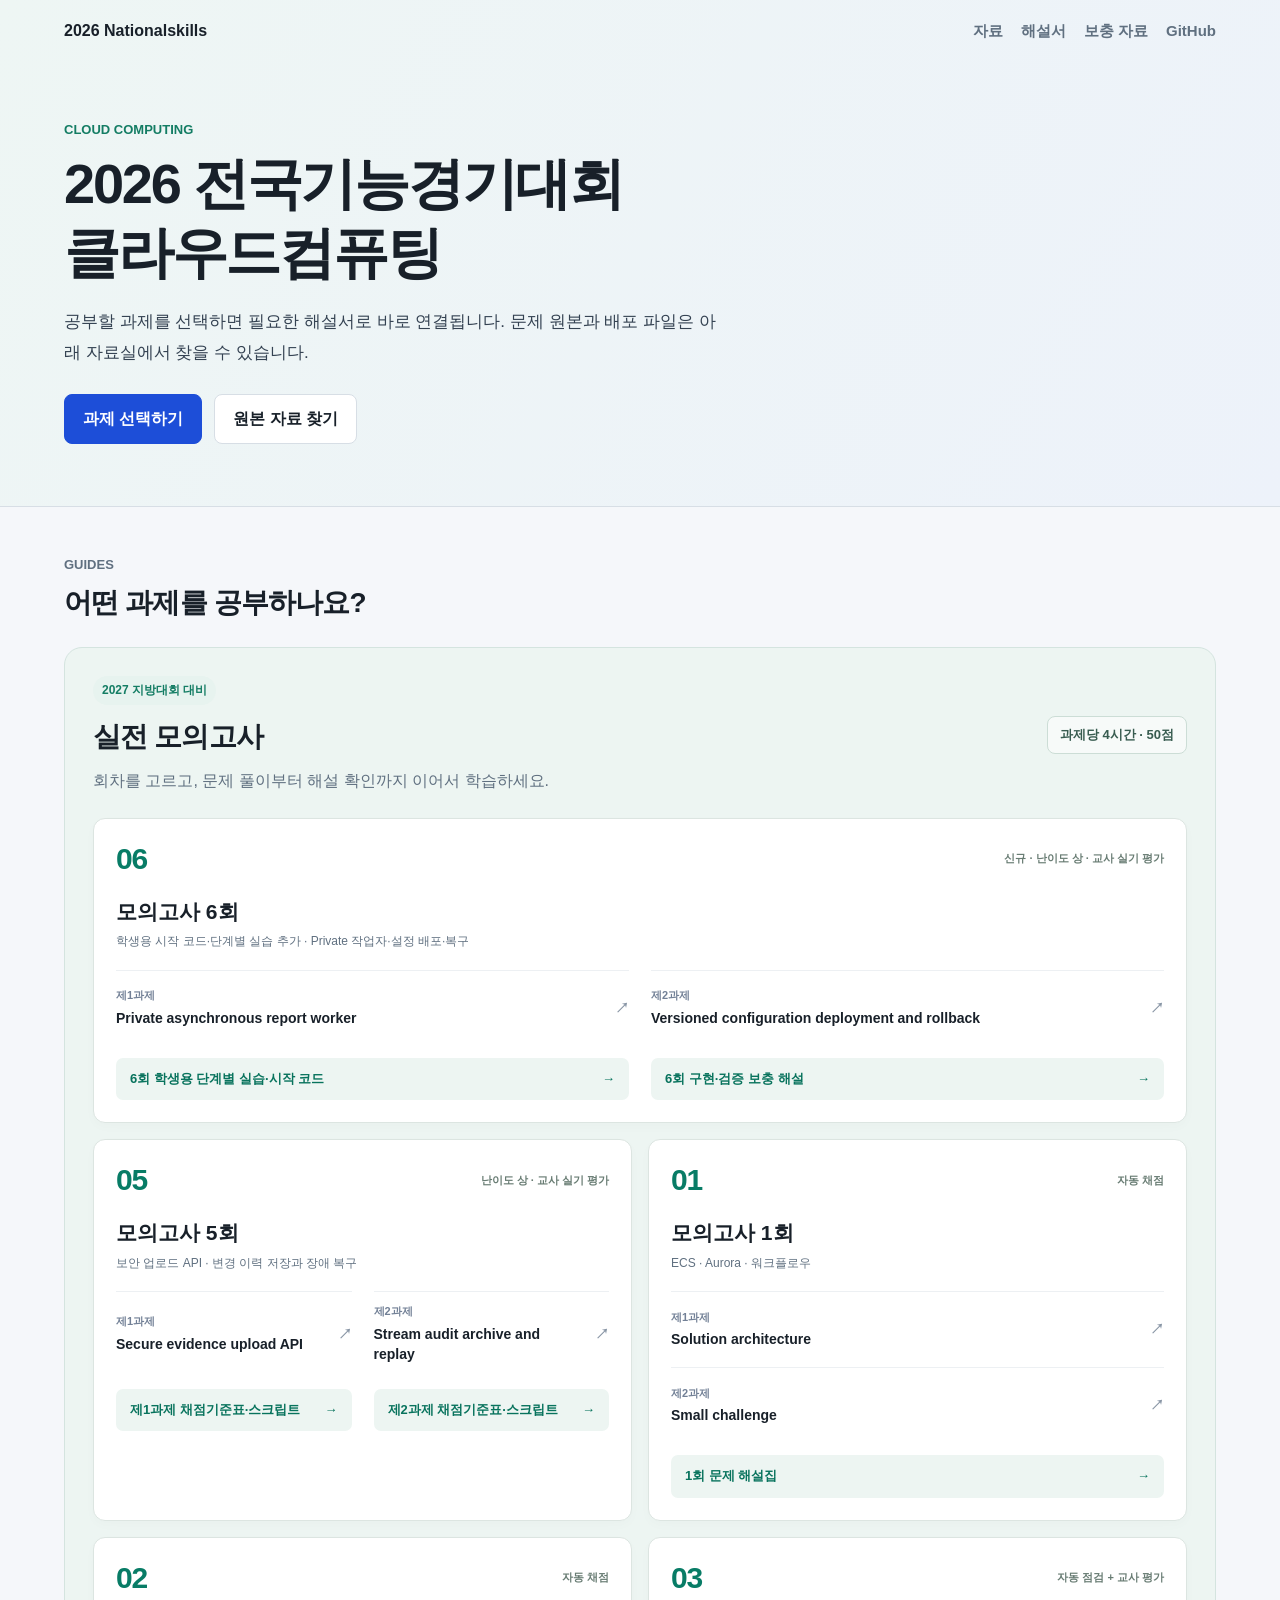
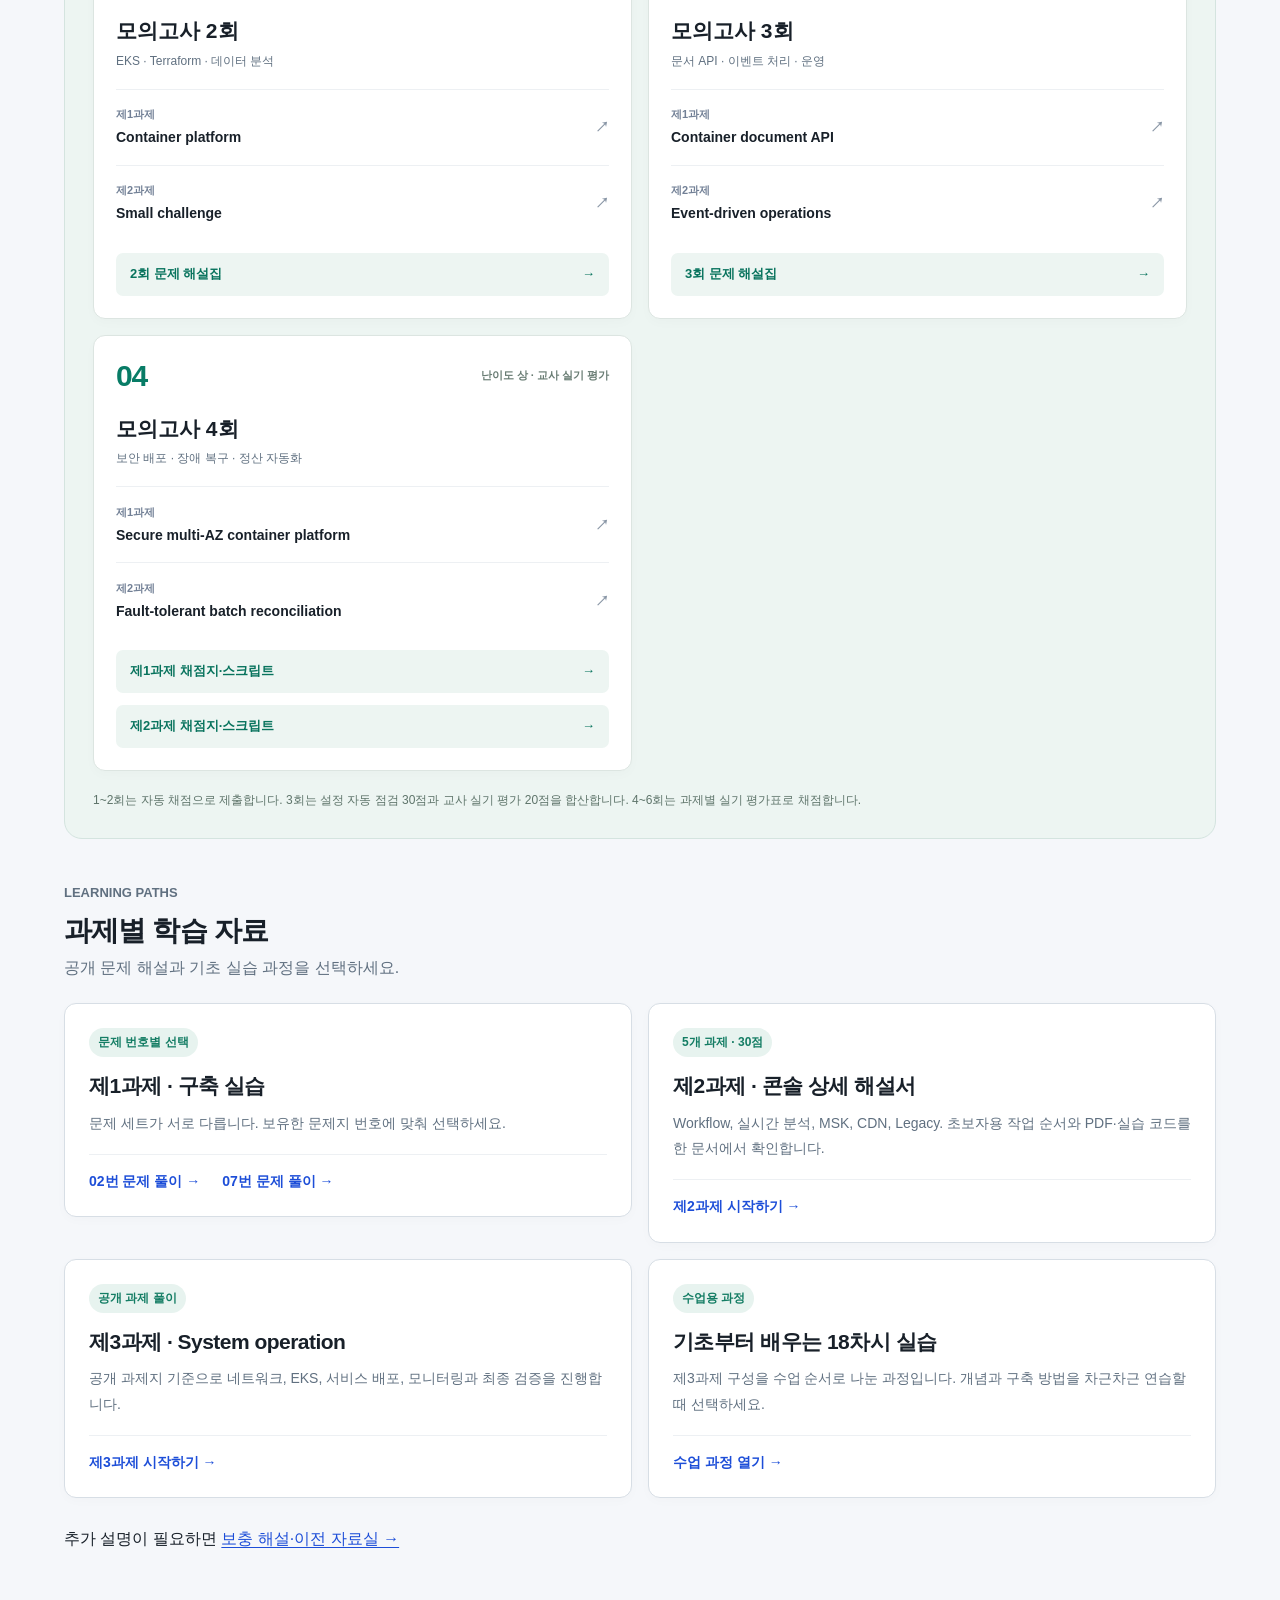
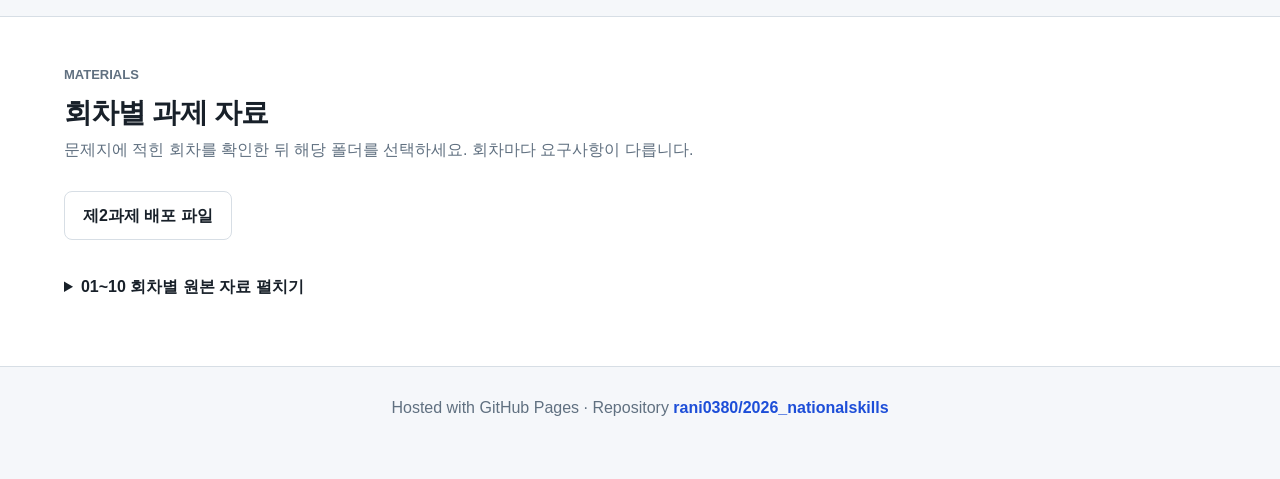
==== index.html @ ac0b1a7a "Add student scaffolds and checkpoint-based practice for mock exam round 6 Provide worker and version" ====
<!doctype html>
<html lang="ko">
  <head>
    <meta charset="utf-8">
    <meta name="viewport" content="width=device-width, initial-scale=1">
    <title>2026 전국기능경기대회 클라우드컴퓨팅</title>
    <meta
      name="description"
      content="2026 전국기능경기대회 클라우드컴퓨팅 과제 자료, 풀이해설서, 이론설명서 모음">
    <link rel="stylesheet" href="assets/site.css">
  <style>
/* Homepage layout */
.home-page { background:#f5f7fa; }
.home-page .site-header { background:linear-gradient(120deg,#eef6f4 0%,#edf2fa 100%); }
.home-page .nav,.home-page .hero,.home-page .section { max-width:1200px; }
.home-page .hero { padding:58px 24px 62px; }
.home-page .hero h1 { font-size:clamp(32px,4.4vw,56px); line-height:1.22; letter-spacing:-.04em; }
.home-page .hero-copy { max-width:660px; font-size:17px; line-height:1.8; }
.home-page .hero-actions { margin-top:26px; }
.home-page .section { padding-top:48px; padding-bottom:48px; }
.home-page .section-heading h2 { font-size:28px; letter-spacing:-.03em; }
.home-page .guide-grid { display:block; }
.mock-section { padding:28px; border:1px solid #d4e4df; border-radius:18px; background:#edf5f2; }
.mock-heading { display:flex; justify-content:space-between; gap:20px; align-items:center; margin-bottom:24px; }
.mock-heading h3 { margin:10px 0 8px; font-size:28px; letter-spacing:-.03em; }
.mock-heading p { margin:0; color:var(--muted); }
.exam-meta { flex-shrink:0; padding:8px 12px; border:1px solid #ccddd6; border-radius:8px; background:#ffffff90; font-size:13px; color:#385c50; font-weight:700; }
.round-grid { display:grid; grid-template-columns:repeat(2,minmax(0,1fr)); gap:16px; }
.round-card { min-width:0; padding:22px; border:1px solid #dce5e1; border-radius:12px; background:white; box-shadow:0 4px 12px #173c2b05; }
.round-top { display:flex; align-items:center; justify-content:space-between; gap:8px; }
.round-number { color:#087c66; font-size:30px; font-weight:800; line-height:1.2; letter-spacing:-.04em; }
.round-grading { color:#687c73; font-size:11px; font-weight:700; }
.round-card h4 { margin:18px 0 4px; font-size:21px; }
.round-description { margin:0 0 18px; color:var(--muted); font-size:12px; }
.exam-link { display:flex; align-items:center; justify-content:space-between; gap:12px; min-height:76px; padding:12px 0; border-top:1px solid #edf0f3; font-size:14px; font-weight:650; line-height:1.45; overflow-wrap:anywhere; }
.exam-link small { display:block; margin-bottom:4px; color:#728096; font-size:11px; font-weight:600; }
.exam-link>span:last-child { color:#8895a5; }
.exam-link:hover { color:var(--blue); }
.solution-link { display:flex; align-items:center; justify-content:space-between; gap:10px; margin-top:12px; padding:11px 14px; border-radius:7px; background:#edf5f2; color:#08735d; font-size:13px; font-weight:800; }
.solution-link:hover { background:#dceee6; }
.round-grid .latest-round { grid-column: 1 / -1; }
.latest-round-links { display:grid; grid-template-columns:repeat(2,minmax(0,1fr)); gap:0 22px; }
@media(max-width:720px) {
  .latest-round-links { grid-template-columns:1fr; }
}
.grading-note { margin:20px 0 0; color:#5e746a; font-size:12px; }
.home-page .course-heading { margin-top:44px; margin-bottom:22px; }
.home-page .course-grid { display:grid; grid-template-columns:repeat(2,minmax(0,1fr)); gap:16px; align-items:start; }
.home-page .guide-card { min-height:0; justify-content:flex-start; gap:18px; padding:24px; border-radius:12px; box-shadow:0 3px 12px #172c4805; }
.home-page .guide-card h3 { margin:12px 0 8px; font-size:21px; letter-spacing:-.025em; }
.home-page .guide-card p { margin:0; font-size:14px; line-height:1.8; }
.home-page .guide-actions { flex-direction:row; flex-wrap:wrap; gap:10px 22px; padding-top:15px; border-top:1px solid #edf0f3; }
.home-page .guide-actions a { font-size:14px; }
.home-page .band { max-width:none; padding-left:max(24px,calc((100vw - 1200px)/2 + 24px)); padding-right:max(24px,calc((100vw - 1200px)/2 + 24px)); }
.home-page .material-card { min-height:150px; border-radius:10px; }
@media(max-width:900px) {
  .round-grid { gap:12px; }
  .round-card { padding:16px; }
  .mock-section { padding:22px; }
}
@media(max-width:720px) {
  .round-grid { grid-template-columns:1fr; }
  .mock-heading { align-items:flex-start; flex-direction:column; gap:14px; }
  .round-card { padding:20px; }
  .home-page .course-grid { grid-template-columns:1fr; }
  .home-page .hero { padding-top:38px; padding-bottom:42px; }
  .home-page .section { padding-top:34px; padding-bottom:34px; }
  .mock-section { padding:18px; }
  .round-card h4 { margin-top:10px; }
  .exam-link { min-height:68px; }
  .home-page .nav-links { flex-wrap:wrap; gap:10px 18px; }
}
@media(prefers-reduced-motion:reduce) {
  .home-page { scroll-behavior:auto; }
  html:has(.home-page) { scroll-behavior:auto; }
  .home-page .material-card { transition:none; }
}
</style>
  </head>
  <body class="home-page">
    <header class="site-header">
      <nav class="nav" aria-label="주요 링크">
        <a class="brand" href="./">2026 Nationalskills</a>
        <div class="nav-links">
          <a href="#materials">자료</a>
          <a href="#guides">해설서</a>
          <a href="library.html">보충 자료</a>
          <a href="https://github.com/rani0380/2026_nationalskills">GitHub</a>
        </div>
      </nav>

      <section class="hero" aria-labelledby="hero-title">
        <p class="eyebrow">Cloud Computing</p>
        <h1 id="hero-title">
          <span>2026 전국기능경기대회</span>
          <span>클라우드컴퓨팅</span>
        </h1>
        <p class="hero-copy">
          공부할 과제를 선택하면 필요한 해설서로 바로 연결됩니다. 문제 원본과 배포 파일은 아래 자료실에서 찾을 수 있습니다.
        </p>
        <div class="hero-actions" aria-label="빠른 이동"><a class="button primary" href="#guides">과제 선택하기</a><a class="button" href="#materials">원본 자료 찾기</a></div>
      </section>
    </header>

    <main>
      <section class="section" id="guides" aria-labelledby="guides-title">
        <div class="section-heading">
          <p class="section-kicker">Guides</p>
          <h2 id="guides-title">어떤 과제를 공부하나요?</h2>
        </div>

        <div class="guide-grid">
<section class="mock-section" aria-labelledby="mock-title">
  <div class="mock-heading"><div><span class="badge">2027 지방대회 대비</span><h3 id="mock-title">실전 모의고사</h3><p>회차를 고르고, 문제 풀이부터 해설 확인까지 이어서 학습하세요.</p></div><span class="exam-meta">과제당 4시간 · 50점</span></div>
  <div class="round-grid">
    <article class="round-card latest-round">
      <div class="round-top"><span class="round-number">06</span><span class="round-grading">신규 · 난이도 상 · 교사 실기 평가</span></div>
      <h4>모의고사 6회</h4><p class="round-description">학생용 시작 코드·단계별 실습 추가 · Private 작업자·설정 배포·복구</p>
      <div class="latest-round-links">
        <a class="exam-link" href="guide.html?doc=mock6t1"><span><small>제1과제</small>Private asynchronous report worker</span><span aria-hidden="true">↗</span></a>
        <a class="exam-link" href="guide.html?doc=mock6t2"><span><small>제2과제</small>Versioned configuration deployment and rollback</span><span aria-hidden="true">↗</span></a>
        <a class="solution-link" href="guide.html?doc=mock6lab">6회 학생용 단계별 실습·시작 코드 <span aria-hidden="true">→</span></a>
        <a class="solution-link" href="guide.html?doc=mock6solutions">6회 구현·검증 보충 해설 <span aria-hidden="true">→</span></a>
      </div>
    </article>
    <article class="round-card">
      <div class="round-top"><span class="round-number">05</span><span class="round-grading">난이도 상 · 교사 실기 평가</span></div>
      <h4>모의고사 5회</h4><p class="round-description">보안 업로드 API · 변경 이력 저장과 장애 복구</p>
      <div class="latest-round-links">
        <a class="exam-link" href="guide.html?doc=mock5t1"><span><small>제1과제</small>Secure evidence upload API</span><span aria-hidden="true">↗</span></a>
        <a class="exam-link" href="guide.html?doc=mock5t2"><span><small>제2과제</small>Stream audit archive and replay</span><span aria-hidden="true">↗</span></a>
        <a class="solution-link" href="guide.html?doc=mock5mark1">제1과제 채점기준표·스크립트 <span aria-hidden="true">→</span></a>
        <a class="solution-link" href="guide.html?doc=mock5mark2">제2과제 채점기준표·스크립트 <span aria-hidden="true">→</span></a>
      </div>
    </article>
    <article class="round-card">
      <div class="round-top"><span class="round-number">01</span><span class="round-grading">자동 채점</span></div>
      <h4>모의고사 1회</h4><p class="round-description">ECS · Aurora · 워크플로우</p>
      <a class="exam-link" href="guide.html?doc=mock1t1"><span><small>제1과제</small>Solution architecture</span><span aria-hidden="true">↗</span></a>
      <a class="exam-link" href="guide.html?doc=mock1t2"><span><small>제2과제</small>Small challenge</span><span aria-hidden="true">↗</span></a>
      <a class="solution-link" href="guide.html?doc=mock1solutions">1회 문제 해설집 <span aria-hidden="true">→</span></a>
    </article>
    <article class="round-card">
      <div class="round-top"><span class="round-number">02</span><span class="round-grading">자동 채점</span></div>
      <h4>모의고사 2회</h4><p class="round-description">EKS · Terraform · 데이터 분석</p>
      <a class="exam-link" href="guide.html?doc=mock2t1"><span><small>제1과제</small>Container platform</span><span aria-hidden="true">↗</span></a>
      <a class="exam-link" href="guide.html?doc=mock2t2"><span><small>제2과제</small>Small challenge</span><span aria-hidden="true">↗</span></a>
      <a class="solution-link" href="guide.html?doc=mock2solutions">2회 문제 해설집 <span aria-hidden="true">→</span></a>
    </article>
    <article class="round-card">
      <div class="round-top"><span class="round-number">03</span><span class="round-grading">자동 점검 + 교사 평가</span></div>
      <h4>모의고사 3회</h4><p class="round-description">문서 API · 이벤트 처리 · 운영</p>
      <a class="exam-link" href="guide.html?doc=mock3t1"><span><small>제1과제</small>Container document API</span><span aria-hidden="true">↗</span></a>
      <a class="exam-link" href="guide.html?doc=mock3t2"><span><small>제2과제</small>Event-driven operations</span><span aria-hidden="true">↗</span></a>
      <a class="solution-link" href="guide.html?doc=mock3solutions">3회 문제 해설집 <span aria-hidden="true">→</span></a>
    </article>
    <article class="round-card">
      <div class="round-top"><span class="round-number">04</span><span class="round-grading">난이도 상 · 교사 실기 평가</span></div>
      <h4>모의고사 4회</h4><p class="round-description">보안 배포 · 장애 복구 · 정산 자동화</p>
      <a class="exam-link" href="guide.html?doc=mock4t1"><span><small>제1과제</small>Secure multi-AZ container platform</span><span aria-hidden="true">↗</span></a>
      <a class="exam-link" href="guide.html?doc=mock4t2"><span><small>제2과제</small>Fault-tolerant batch reconciliation</span><span aria-hidden="true">↗</span></a>
      <a class="solution-link" href="guide.html?doc=mock4mark1">제1과제 채점지·스크립트 <span aria-hidden="true">→</span></a>
      <a class="solution-link" href="guide.html?doc=mock4mark2">제2과제 채점지·스크립트 <span aria-hidden="true">→</span></a>
    </article></div>
  <p class="grading-note">1~2회는 자동 채점으로 제출합니다. 3회는 설정 자동 점검 30점과 교사 실기 평가 20점을 합산합니다. 4~6회는 과제별 실기 평가표로 채점합니다.</p>
</section></div><div class="section-heading course-heading"><p class="section-kicker">Learning paths</p><h2>과제별 학습 자료</h2><p>공개 문제 해설과 기초 실습 과정을 선택하세요.</p></div><div class="guide-grid course-grid">
<article class="guide-card"><div><span class="badge">문제 번호별 선택</span><h3>제1과제 · 구축 실습</h3><p>문제 세트가 서로 다릅니다. 보유한 문제지 번호에 맞춰 선택하세요.</p></div><div class="guide-actions"><a href="guide.html?doc=task02first">02번 문제 풀이 →</a><a href="guide.html?doc=task07first">07번 문제 풀이 →</a></div></article>
<article class="guide-card"><div><span class="badge">5개 과제 · 30점</span><h3>제2과제 · 콘솔 상세 해설서</h3><p>Workflow, 실시간 분석, MSK, CDN, Legacy. 초보자용 작업 순서와 PDF·실습 코드를 한 문서에서 확인합니다.</p></div><div class="guide-actions"><a href="day2-console-guide/">제2과제 시작하기 →</a></div></article>
<article class="guide-card"><div><span class="badge">공개 과제 풀이</span><h3>제3과제 · System operation</h3><p>공개 과제지 기준으로 네트워크, EKS, 서비스 배포, 모니터링과 최종 검증을 진행합니다.</p></div><div class="guide-actions"><a href="day3-system-operation/">제3과제 시작하기 →</a></div></article>
<article class="guide-card"><div><span class="badge">수업용 과정</span><h3>기초부터 배우는 18차시 실습</h3><p>제3과제 구성을 수업 순서로 나눈 과정입니다. 개념과 구축 방법을 차근차근 연습할 때 선택하세요.</p></div><div class="guide-actions"><a href="cloud-course/">수업 과정 열기 →</a></div></article>
        </div>
        <p class="library-link">추가 설명이 필요하면 <a href="library.html">보충 해설·이전 자료실 →</a></p>
      </section>

      <section class="section band" id="materials" aria-labelledby="materials-title">
        <div class="section-heading">
          <p class="section-kicker">Materials</p>
          <h2 id="materials-title">회차별 과제 자료</h2>
          <p>문제지에 적힌 회차를 확인한 뒤 해당 폴더를 선택하세요. 회차마다 요구사항이 다릅니다.</p>
        </div>

        <p><a class="button" href="https://github.com/rani0380/2026_nationalskills/tree/main/day2_release_files">제2과제 배포 파일</a></p>
        <details class="archive-disclosure"><summary>01~10 회차별 원본 자료 펼치기</summary><div class="material-grid">
          <a class="material-card featured" href="https://github.com/rani0380/2026_nationalskills/tree/main/03">
            <span class="number">03</span>
            <strong>자료 03</strong>
            <span>EKS, Lambda, CloudFront, WAF, Observability 중심 자료</span>
          </a>
          <a class="material-card" href="https://github.com/rani0380/2026_nationalskills/tree/main/01">
            <span class="number">01</span>
            <strong>자료 01</strong>
            <span>문제지, 배포파일, 채점기준</span>
          </a>
          <a class="material-card" href="https://github.com/rani0380/2026_nationalskills/tree/main/02">
            <span class="number">02</span>
            <strong>자료 02</strong>
            <span>1과제와 2과제 구성 자료</span>
          </a>
          <a class="material-card" href="https://github.com/rani0380/2026_nationalskills/tree/main/04">
            <span class="number">04</span>
            <strong>자료 04</strong>
            <span>분할 출제 기준 포함 압축 자료</span>
          </a>
          <a class="material-card" href="https://github.com/rani0380/2026_nationalskills/tree/main/05">
            <span class="number">05</span>
            <strong>자료 05</strong>
            <span>클라우드컴퓨팅 압축 자료</span>
          </a>
          <a class="material-card" href="https://github.com/rani0380/2026_nationalskills/tree/main/06">
            <span class="number">06</span>
            <strong>자료 06</strong>
            <span>광주 전국대회 버전별 자료</span>
          </a>
          <a class="material-card" href="https://github.com/rani0380/2026_nationalskills/tree/main/07">
            <span class="number">07</span>
            <strong>자료 07</strong>
            <span>추가 실습 및 검증 자료</span>
          </a>
          <a class="material-card" href="https://github.com/rani0380/2026_nationalskills/tree/main/08">
            <span class="number">08</span>
            <strong>자료 08</strong>
            <span>보조 과제 자료</span>
          </a>
          <a class="material-card" href="https://github.com/rani0380/2026_nationalskills/tree/main/09">
            <span class="number">09</span>
            <strong>자료 09</strong>
            <span>대량 예제와 스크립트 자료</span>
          </a>
          <a class="material-card" href="https://github.com/rani0380/2026_nationalskills/tree/main/10">
            <span class="number">10</span>
            <strong>자료 10</strong>
            <span>추가 회차 자료</span>
          </a>
        </div>
        </details>
      </section>

    </main>

    <footer class="footer">
      <p>Hosted with GitHub Pages · Repository <a href="https://github.com/rani0380/2026_nationalskills">rani0380/2026_nationalskills</a></p>
    </footer>
  </body>
</html>
---- assets/site.css ----
:root {
  color-scheme: light;
  --ink: #182029;
  --muted: #607080;
  --line: #d7dee5;
  --paper: #f7f9fb;
  --white: #ffffff;
  --blue: #1d4ed8;
  --blue-dark: #173d9a;
  --green: #147d64;
  --amber: #b45309;
  --shadow: 0 18px 42px rgba(25, 35, 50, 0.12);
}

* {
  box-sizing: border-box;
}

html {
  scroll-behavior: smooth;
}

body {
  margin: 0;
  color: var(--ink);
  background: var(--paper);
  font-family: "Segoe UI", "Noto Sans KR", Arial, sans-serif;
  line-height: 1.6;
}

a {
  color: inherit;
  text-decoration: none;
}

.site-header {
  background: #eff4f8;
  border-bottom: 1px solid var(--line);
}

.nav {
  display: flex;
  align-items: center;
  justify-content: space-between;
  max-width: 1120px;
  margin: 0 auto;
  padding: 18px 24px;
}

.brand {
  font-weight: 800;
  letter-spacing: 0;
}

.nav-links {
  display: flex;
  gap: 18px;
  color: var(--muted);
  font-size: 15px;
  font-weight: 700;
}

.nav-links a:hover {
  color: var(--blue);
}

.hero {
  max-width: 1120px;
  margin: 0 auto;
  padding: 82px 24px 96px;
}

.eyebrow,
.section-kicker {
  margin: 0 0 10px;
  color: var(--green);
  font-size: 13px;
  font-weight: 800;
  letter-spacing: 0;
  text-transform: uppercase;
}

h1,
h2,
h3,
p {
  margin-top: 0;
}

h1 {
  max-width: 820px;
  margin-bottom: 20px;
  font-size: clamp(36px, 6vw, 68px);
  line-height: 1.08;
  letter-spacing: 0;
}

.hero h1 span {
  display: block;
}

.hero-copy {
  max-width: 760px;
  color: #344252;
  font-size: 19px;
}

.hero-actions {
  display: flex;
  flex-wrap: wrap;
  gap: 12px;
  margin-top: 34px;
}

.button {
  display: inline-flex;
  align-items: center;
  justify-content: center;
  min-height: 44px;
  padding: 11px 18px;
  border: 1px solid var(--line);
  border-radius: 8px;
  background: var(--white);
  color: var(--ink);
  font-weight: 800;
}

.button.primary {
  border-color: var(--blue);
  background: var(--blue);
  color: var(--white);
}

.button:hover {
  border-color: var(--blue-dark);
  box-shadow: 0 8px 20px rgba(29, 78, 216, 0.15);
}

.section {
  max-width: 1120px;
  margin: 0 auto;
  padding: 72px 24px;
}

.band {
  max-width: none;
  padding-left: max(24px, calc((100vw - 1120px) / 2 + 24px));
  padding-right: max(24px, calc((100vw - 1120px) / 2 + 24px));
  background: var(--white);
  border-block: 1px solid var(--line);
}

.section-heading {
  max-width: 760px;
  margin-bottom: 28px;
}

.section-heading h2 {
  margin-bottom: 8px;
  font-size: 32px;
  line-height: 1.2;
}

.section-heading p {
  color: var(--muted);
}

.guide-grid {
  display: grid;
  grid-template-columns: repeat(2, minmax(0, 1fr));
  gap: 18px;
}

.guide-card,
.material-card,
.checklist p {
  border: 1px solid var(--line);
  border-radius: 8px;
  background: var(--white);
}

.guide-card {
  display: flex;
  min-height: 260px;
  flex-direction: column;
  justify-content: space-between;
  padding: 26px;
  box-shadow: var(--shadow);
}

.guide-card h3 {
  margin: 14px 0 12px;
  font-size: 24px;
}

.guide-card p {
  color: var(--muted);
}

.guide-card a {
  width: fit-content;
  color: var(--blue);
  font-weight: 800;
}

.guide-card.accent-card {
  border-color: #8bb9aa;
  background: #f4fbf8;
}

.badge {
  display: inline-flex;
  padding: 5px 9px;
  border-radius: 999px;
  background: #e7f3ef;
  color: var(--green);
  font-size: 12px;
  font-weight: 800;
}

.material-grid {
  display: grid;
  grid-template-columns: repeat(5, minmax(0, 1fr));
  gap: 14px;
}

.material-card {
  display: flex;
  min-height: 172px;
  flex-direction: column;
  gap: 9px;
  padding: 18px;
  transition: transform 160ms ease, border-color 160ms ease, box-shadow 160ms ease;
}

.material-card:hover {
  transform: translateY(-3px);
  border-color: #9cb7d4;
  box-shadow: 0 12px 28px rgba(25, 35, 50, 0.1);
}

.material-card.featured {
  background: #edf7f4;
  border-color: #99c8ba;
}

.number {
  color: var(--amber);
  font-size: 13px;
  font-weight: 900;
}

.material-card strong {
  font-size: 18px;
  line-height: 1.28;
}

.material-card span:last-child {
  color: var(--muted);
  font-size: 14px;
}

.checklist {
  display: grid;
  grid-template-columns: repeat(2, minmax(0, 1fr));
  gap: 12px;
}

.checklist p {
  margin: 0;
  padding: 18px;
  color: #3d4a58;
}

.checklist strong {
  display: block;
  margin-bottom: 4px;
  color: var(--ink);
}

.footer {
  padding: 28px 24px 42px;
  color: var(--muted);
  text-align: center;
}

.footer a {
  color: var(--blue);
  font-weight: 800;
}

.doc-header {
  background: #eff4f8;
  border-bottom: 1px solid var(--line);
}

.doc-title-wrap {
  max-width: 1120px;
  margin: 0 auto;
  padding: 46px 24px 54px;
}

.doc-title-wrap h1 {
  max-width: 900px;
  margin-bottom: 12px;
  font-size: clamp(34px, 5vw, 56px);
}

.doc-title-wrap p:last-child {
  max-width: 760px;
  color: var(--muted);
  font-size: 18px;
}

.doc-layout {
  display: grid;
  grid-template-columns: 220px minmax(0, 1fr);
  gap: 32px;
  max-width: 1120px;
  margin: 0 auto;
  padding: 42px 24px 80px;
}

.doc-sidebar {
  position: sticky;
  top: 18px;
  align-self: start;
  max-height: calc(100vh - 36px);
  overflow-y: auto;
  scrollbar-gutter: stable;
  display: flex;
  flex-direction: column;
  gap: 8px;
}

.doc-sidebar a {
  flex: none;
  padding: 10px 12px;
  border: 1px solid var(--line);
  border-radius: 8px;
  background: var(--white);
  color: var(--muted);
  font-weight: 800;
}

.doc-sidebar:focus-visible,
.doc-sidebar a:focus-visible {
  outline: 3px solid var(--blue);
  outline-offset: -3px;
}

.doc-sidebar a:hover,
.doc-sidebar a[aria-current="page"] {
  border-color: #9cb7d4;
  color: var(--blue);
}

.markdown-body {
  min-width: 0;
  padding: 34px;
  border: 1px solid var(--line);
  border-radius: 8px;
  background: var(--white);
  box-shadow: var(--shadow);
}

.markdown-body h1 {
  margin-bottom: 24px;
  font-size: 36px;
}

.markdown-body h2 {
  margin-top: 44px;
  padding-top: 22px;
  border-top: 1px solid var(--line);
  font-size: 26px;
}

.markdown-body h3 {
  margin-top: 28px;
  font-size: 21px;
}

.markdown-body p,
.markdown-body li {
  color: #374556;
}

.markdown-body code {
  padding: 2px 5px;
  border-radius: 5px;
  background: #eef2f6;
  color: #233144;
  font-family: Consolas, "SFMono-Regular", monospace;
  font-size: 0.92em;
}

.markdown-body pre {
  overflow-x: auto;
  padding: 16px;
  border-radius: 8px;
  background: #1f2937;
}

.markdown-body pre code {
  padding: 0;
  background: transparent;
  color: #f8fafc;
}

.markdown-body figure {
  margin: 24px 0 30px;
}

.markdown-body figure img {
  display: block;
  width: 100%;
  height: auto;
  border: 1px solid var(--line);
  border-radius: 8px;
  background: #f8fafc;
  box-shadow: 0 10px 24px rgba(25, 35, 50, 0.08);
}

.markdown-body figcaption {
  margin-top: 8px;
  color: var(--muted);
  font-size: 14px;
  text-align: center;
}

.table-wrap {
  overflow-x: auto;
  margin: 18px 0 28px;
}

.markdown-body table {
  width: 100%;
  border-collapse: collapse;
  font-size: 15px;
}

.markdown-body th,
.markdown-body td {
  padding: 10px 12px;
  border: 1px solid var(--line);
  text-align: left;
  vertical-align: top;
}

.markdown-body th {
  background: #f0f4f7;
  color: var(--ink);
}

.error {
  color: #b91c1c;
  font-weight: 800;
}

.score-submit {
  margin-top: 52px;
  padding: 28px;
  border: 2px solid #9cb7d4;
  border-radius: 12px;
  background: #f8fbff;
}

.score-submit__heading h2 {
  margin-top: 4px;
  padding-top: 0;
  border-top: 0;
}

.score-submit__notice,
.score-submit__setup {
  margin: 18px 0;
  padding: 14px 16px;
  border-radius: 8px;
}

.score-submit__notice {
  border: 1px solid #e6bd55;
  background: #fff8df;
}

.score-submit__notice p,
.score-submit__setup {
  margin: 4px 0 0;
}

.score-submit__setup {
  border: 1px solid #ef9a9a;
  background: #fff1f1;
  color: #8f1d1d;
}

.score-submit__form,
.score-submit__wide {
  display: block;
}

.score-submit__grid {
  display: grid;
  grid-template-columns: repeat(2, minmax(0, 1fr));
  gap: 14px;
}

.score-submit label {
  color: var(--ink);
  font-weight: 800;
}

.score-submit input[type="text"],
.score-submit input:not([type]),
.score-submit textarea {
  box-sizing: border-box;
  width: 100%;
  margin-top: 7px;
  padding: 11px 12px;
  border: 1px solid #b9c8d8;
  border-radius: 7px;
  background: var(--white);
  color: var(--ink);
  font: inherit;
}

.score-submit textarea {
  resize: vertical;
  font-family: Consolas, "SFMono-Regular", monospace;
  font-size: 13px;
}

.score-submit__wide {
  grid-column: 1 / -1;
  margin-top: 14px;
}

.score-submit__confirm {
  display: flex !important;
  align-items: flex-start;
  gap: 9px;
  margin-top: 14px;
  font-weight: 700 !important;
}

.score-submit__confirm input {
  margin-top: 4px;
}

.score-submit__actions {
  display: flex;
  flex-wrap: wrap;
  gap: 10px;
  margin-top: 18px;
}

.score-submit__button,
.score-submit__secondary {
  padding: 11px 18px;
  border-radius: 7px;
  font: inherit;
  font-weight: 800;
  cursor: pointer;
}

.score-submit__button {
  border: 1px solid var(--blue);
  background: var(--blue);
  color: var(--white);
}

.score-submit__button:disabled {
  cursor: not-allowed;
  opacity: 0.5;
}

.score-submit__secondary {
  border: 1px solid #9cb7d4;
  background: var(--white);
  color: var(--blue);
}

.score-submit__status {
  min-height: 24px;
  margin: 14px 0 0;
  font-weight: 800;
}

.score-submit__status.is-success { color: #137333; }
.score-submit__status.is-error { color: #b91c1c; }
.score-submit__trap,
.score-submit__frame { display: none; }

@media (max-width: 860px) {
  .guide-grid,
  .checklist,
  .doc-layout {
    grid-template-columns: 1fr;
  }

  .doc-sidebar {
    position: static;
    max-height: none;
    overflow: visible;
    scrollbar-gutter: auto;
    display: grid;
    grid-template-columns: repeat(3, minmax(0, 1fr));
  }

  .material-grid {
    grid-template-columns: repeat(2, minmax(0, 1fr));
  }
}

@media (max-width: 620px) {
  .nav {
    align-items: flex-start;
    flex-direction: column;
    gap: 12px;
  }

  .nav-links {
    width: 100%;
    justify-content: space-between;
  }

  .hero {
    padding-top: 56px;
    padding-bottom: 68px;
  }

  .section,
  .band {
    padding-top: 52px;
    padding-bottom: 52px;
  }

  .material-grid {
    grid-template-columns: 1fr;
  }

  .button {
    width: 100%;
  }

  .doc-sidebar {
    grid-template-columns: 1fr;
  }

  .markdown-body {
    padding: 22px;
  }

  .score-submit__grid {
    grid-template-columns: 1fr;
  }
}
.score-submit__secondary {
  display: inline-flex;
  align-items: center;
  text-decoration: none;
}

.score-submit__download {
  margin: 18px 0;
  padding: 16px;
  border: 1px solid #c7d8ea;
  border-radius: 8px;
  background: #f5f9ff;
}

.score-submit__download p {
  margin: 10px 0;
}

/* Distinguish explanatory prose from executable code. */
.markdown-body { font-size:16px; line-height:1.78; }
.markdown-body > p { max-width:78ch; margin:12px 0 18px; }
.markdown-body h2 { color:#102a43; }
.markdown-body h3 { padding-left:12px; border-left:4px solid #2f80ed; color:#173b63; }
.code-panel { overflow:hidden; margin:18px 0 28px; border:1px solid #334155; border-radius:10px; background:#0b1220; box-shadow:0 10px 24px rgba(15,23,42,.16); }
.code-panel__bar { display:flex; align-items:center; justify-content:space-between; min-height:38px; padding:0 10px 0 14px; border-bottom:1px solid #293548; background:#172033; color:#93c5fd; font:700 11px/1 Consolas,monospace; letter-spacing:.08em; }
.markdown-body .code-panel pre { margin:0; padding:18px 20px; border-radius:0; background:#0b1220; line-height:1.65; tab-size:2; }
.markdown-body .code-panel pre code { color:#dbeafe; white-space:pre; font-size:14px; }
.code-copy { padding:7px 11px; border:1px solid #52627a; border-radius:6px; background:#243047; color:#f8fafc; font:700 12px/1 system-ui,sans-serif; cursor:pointer; }
.code-copy:hover,.code-copy:focus-visible { border-color:#93c5fd; background:#31415e; }
.markdown-body :not(pre)>code { padding:.16em .42em; border:1px solid #d7e0ea; background:#f1f5f9; color:#b42318; font-weight:650; }
.markdown-body blockquote { margin:20px 0; padding:14px 18px; border-left:4px solid #f59e0b; border-radius:0 8px 8px 0; background:#fff8e8; color:#653c08; }
.markdown-body tbody tr:nth-child(even) { background:#f8fafc; }
@media (max-width:620px) {
  .markdown-body { padding:22px 16px; font-size:15px; }
  .markdown-body .code-panel pre { padding:15px; }
  .markdown-body .code-panel pre code { font-size:12.5px; }
}
/* Consolidated learning navigation */
.guide-actions { display:flex; flex-direction:column; gap:10px; }
.library-link { margin-top:28px; }
.library-link a, .library-list a, .version-notice a { color:var(--blue); text-decoration:underline; text-underline-offset:3px; }
.library-list { padding-left:22px; }
.library-list li { padding:12px 0; border-bottom:1px solid var(--line); }
.archive-disclosure summary { cursor:pointer; font-weight:700; padding:18px 0; }
.archive-disclosure .material-grid { margin-top:14px; }
.version-notice { background:#fff7e8; border-left:4px solid var(--amber); padding:16px; }
a:focus-visible, summary:focus-visible { outline:3px solid var(--blue); outline-offset:4px; }
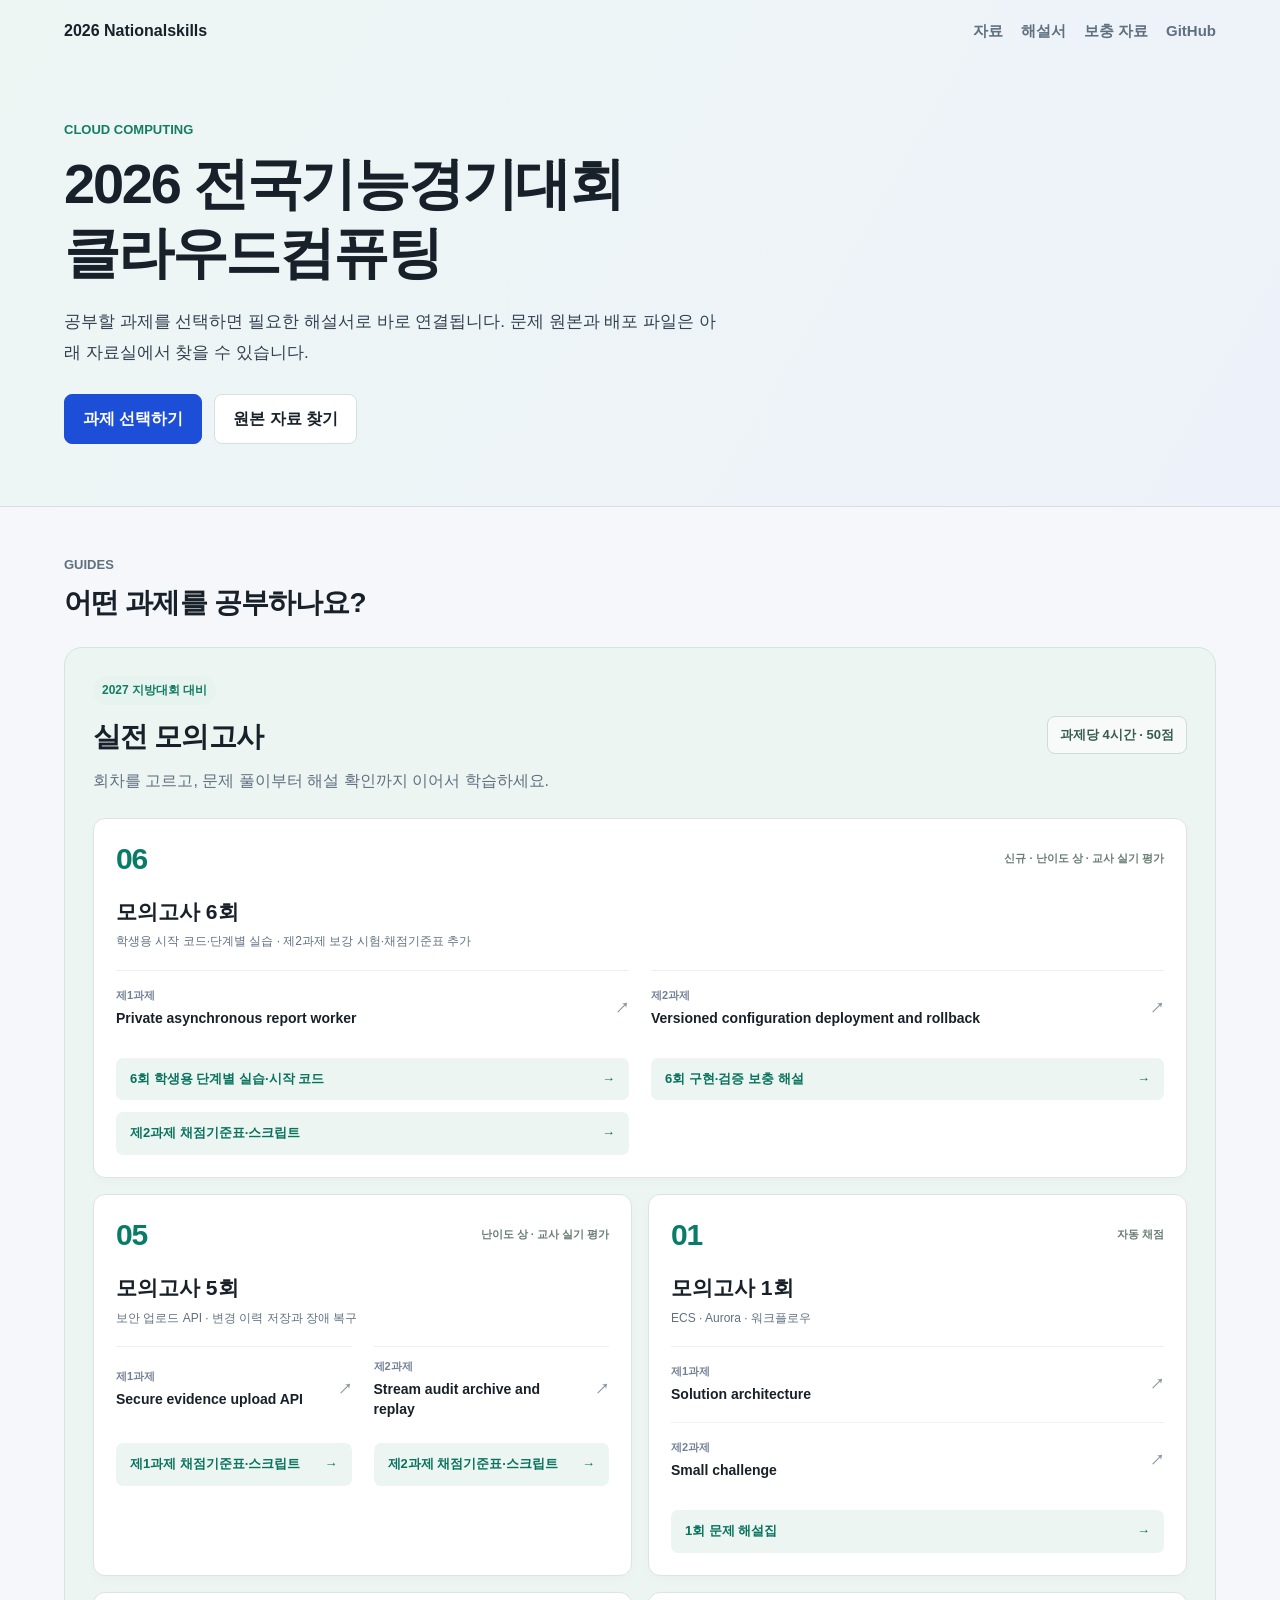
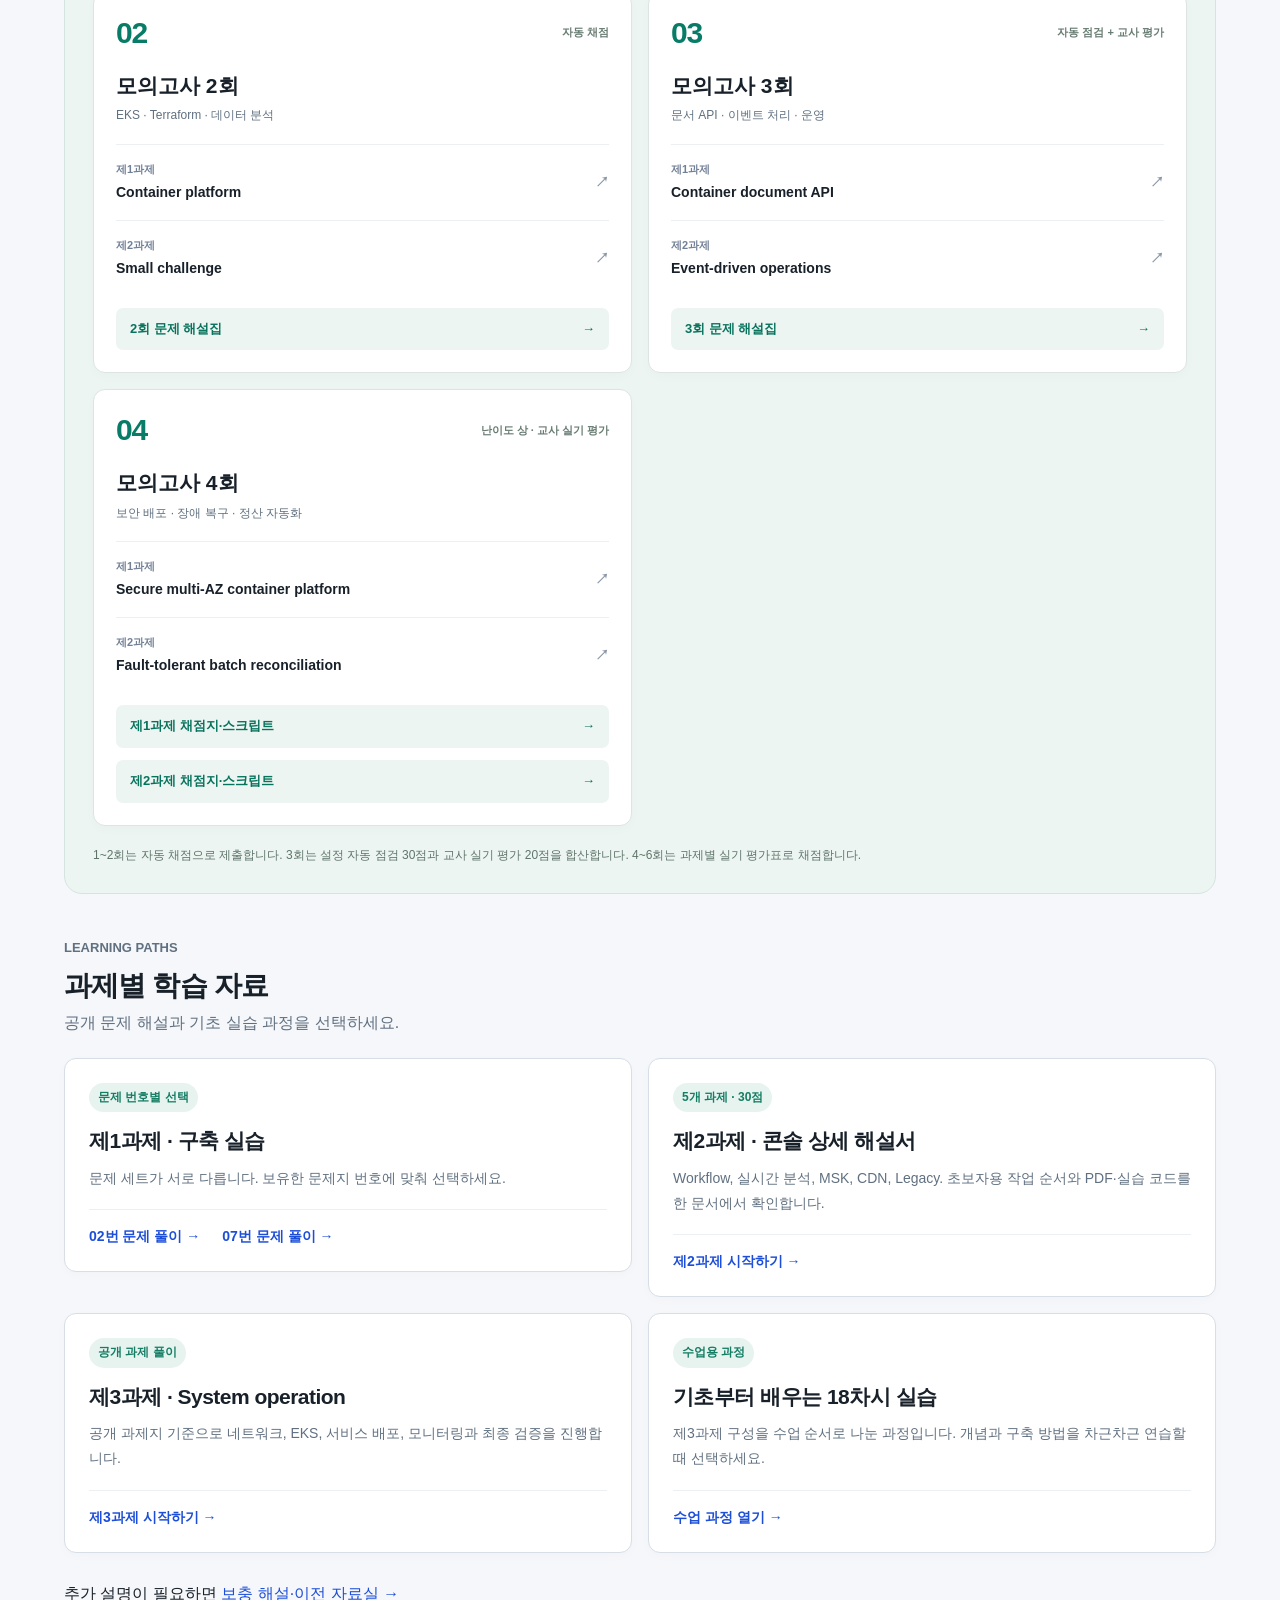
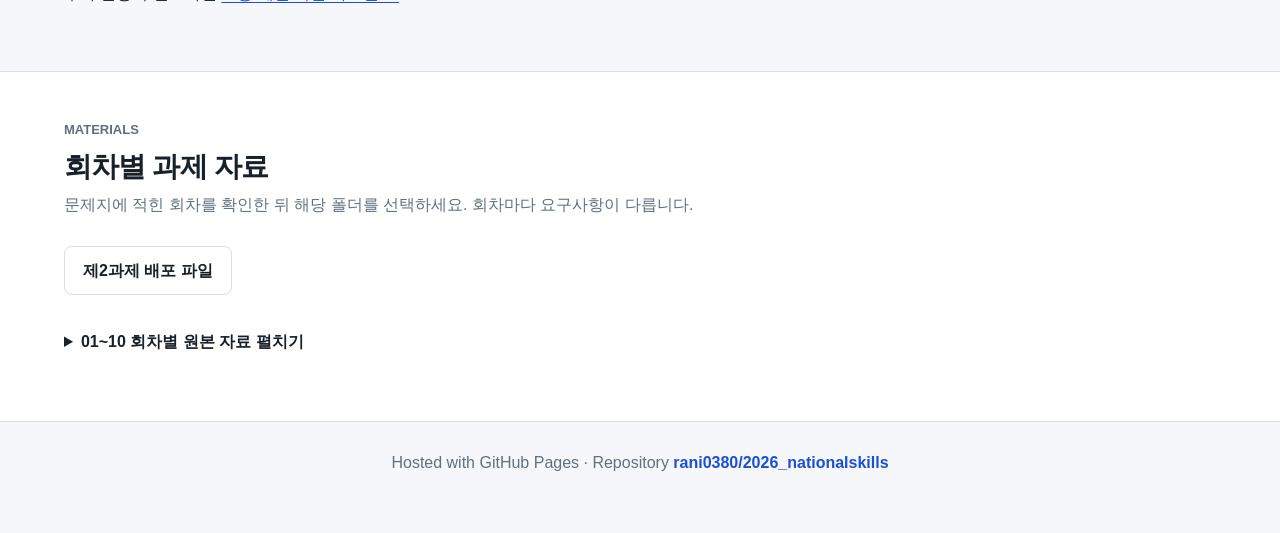
==== commit d6bff13f: "Reinforce mock 6 task 2 with extra failure tests and marking guide - Problem sections 12-14: teacher" ====
--- a/index.html
+++ b/index.html
@@ -115,12 +115,13 @@
   <div class="round-grid">
     <article class="round-card latest-round">
       <div class="round-top"><span class="round-number">06</span><span class="round-grading">신규 · 난이도 상 · 교사 실기 평가</span></div>
-      <h4>모의고사 6회</h4><p class="round-description">학생용 시작 코드·단계별 실습 추가 · Private 작업자·설정 배포·복구</p>
+      <h4>모의고사 6회</h4><p class="round-description">학생용 시작 코드·단계별 실습 · 제2과제 보강 시험·채점기준표 추가</p>
       <div class="latest-round-links">
         <a class="exam-link" href="guide.html?doc=mock6t1"><span><small>제1과제</small>Private asynchronous report worker</span><span aria-hidden="true">↗</span></a>
         <a class="exam-link" href="guide.html?doc=mock6t2"><span><small>제2과제</small>Versioned configuration deployment and rollback</span><span aria-hidden="true">↗</span></a>
         <a class="solution-link" href="guide.html?doc=mock6lab">6회 학생용 단계별 실습·시작 코드 <span aria-hidden="true">→</span></a>
         <a class="solution-link" href="guide.html?doc=mock6solutions">6회 구현·검증 보충 해설 <span aria-hidden="true">→</span></a>
+        <a class="solution-link" href="guide.html?doc=mock6mark2">제2과제 채점기준표·스크립트 <span aria-hidden="true">→</span></a>
       </div>
     </article>
     <article class="round-card">
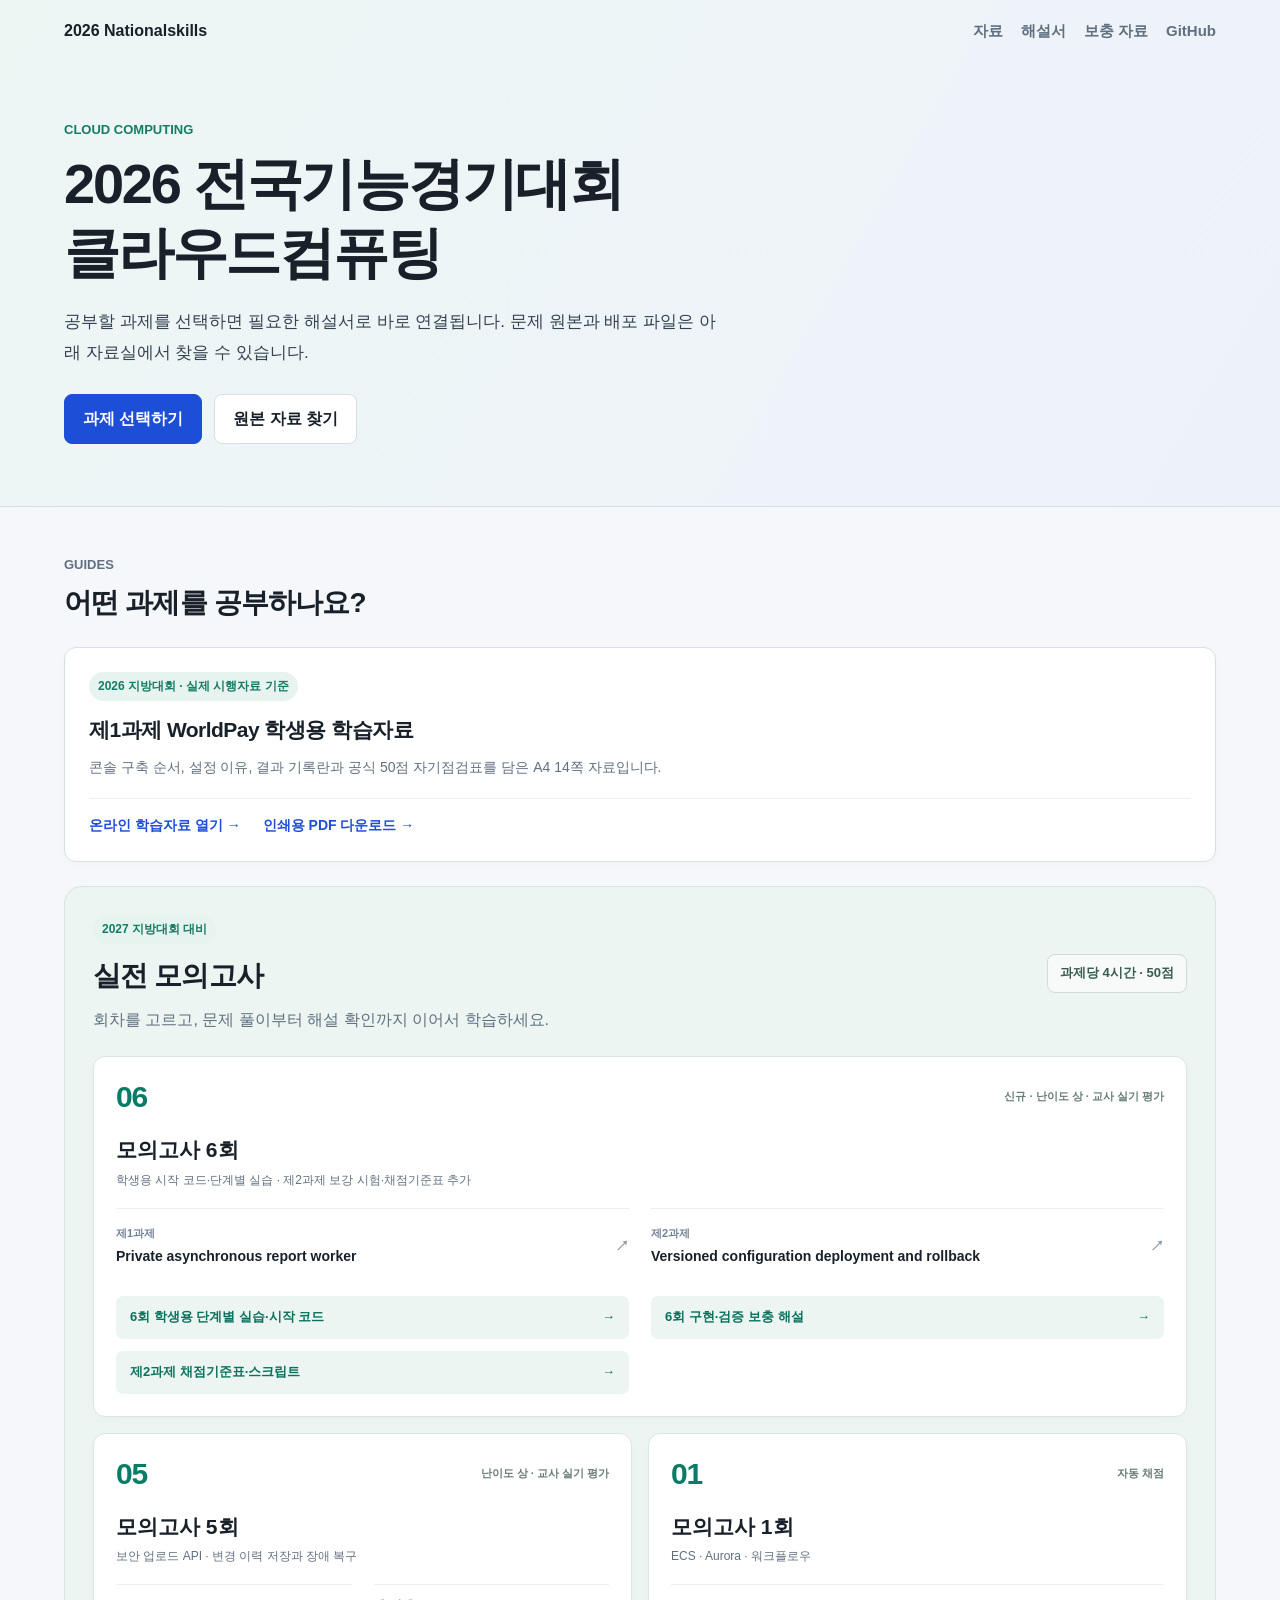
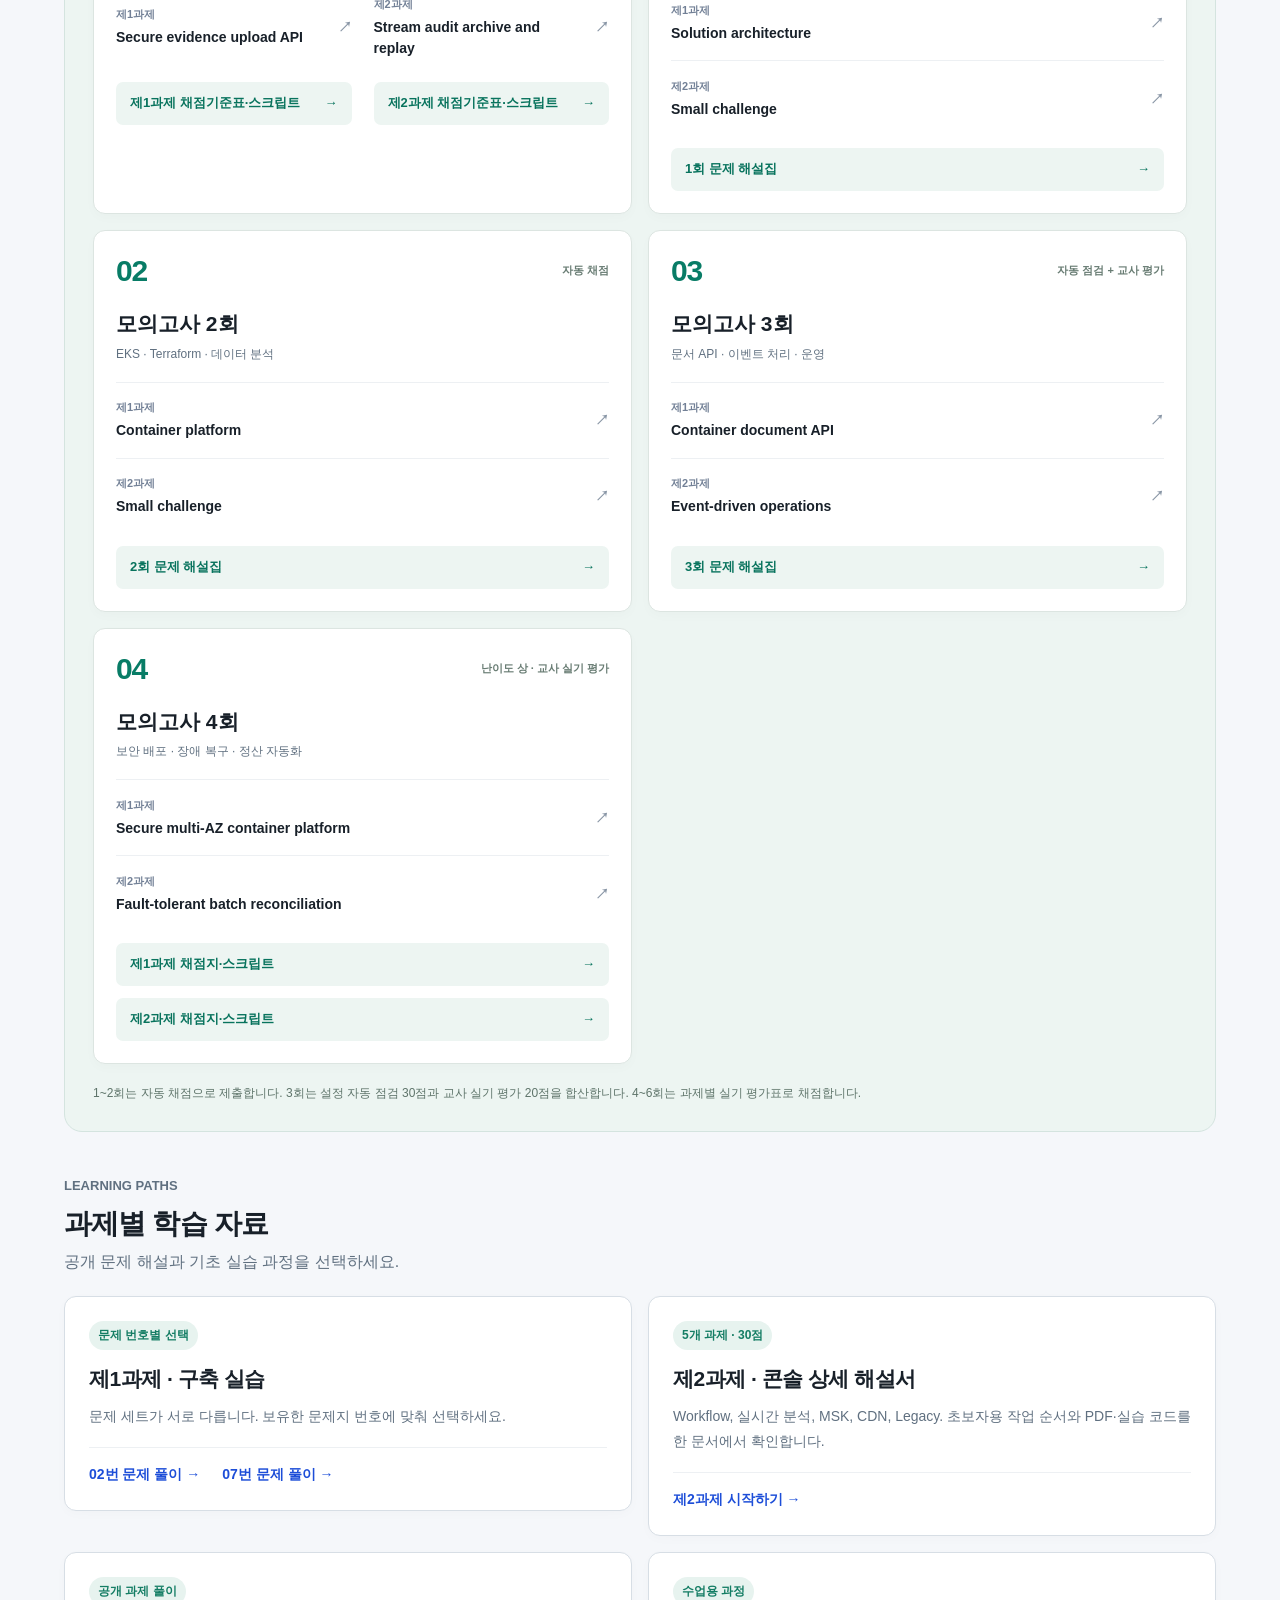
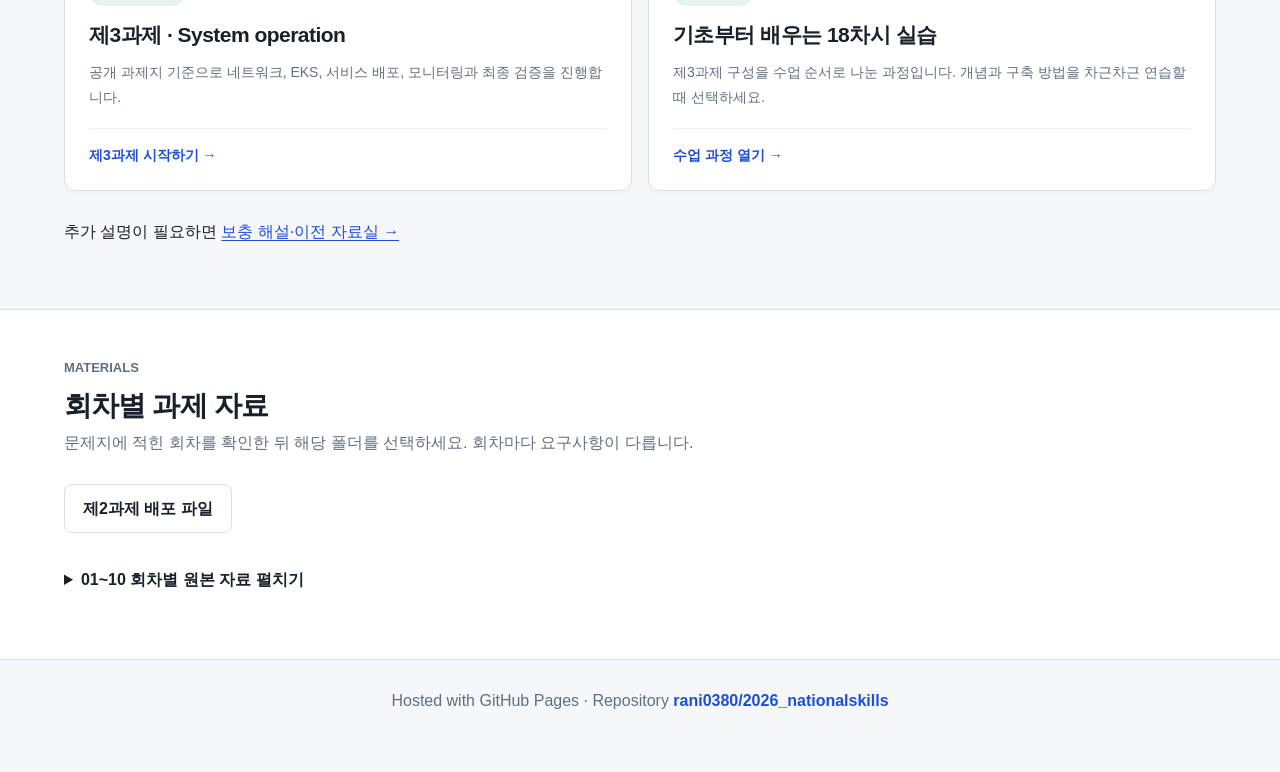
==== commit 4cb7b7f1: "Publish printable 2026 regional task 1 student workbook" ====
--- a/index.html
+++ b/index.html
@@ -110,6 +110,7 @@
         </div>
 
         <div class="guide-grid">
+<article class="guide-card" style="margin-bottom:24px"><div><span class="badge">2026 지방대회 · 실제 시행자료 기준</span><h3>제1과제 WorldPay 학생용 학습자료</h3><p>콘솔 구축 순서, 설정 이유, 결과 기록란과 공식 50점 자기점검표를 담은 A4 14쪽 자료입니다.</p></div><div class="guide-actions"><a href="guide.html?doc=local2026t1worksheet">온라인 학습자료 열기 →</a><a href="downloads/worksheets/2026-local-task1-student.pdf" download>인쇄용 PDF 다운로드 →</a></div></article>
 <section class="mock-section" aria-labelledby="mock-title">
   <div class="mock-heading"><div><span class="badge">2027 지방대회 대비</span><h3 id="mock-title">실전 모의고사</h3><p>회차를 고르고, 문제 풀이부터 해설 확인까지 이어서 학습하세요.</p></div><span class="exam-meta">과제당 4시간 · 50점</span></div>
   <div class="round-grid">
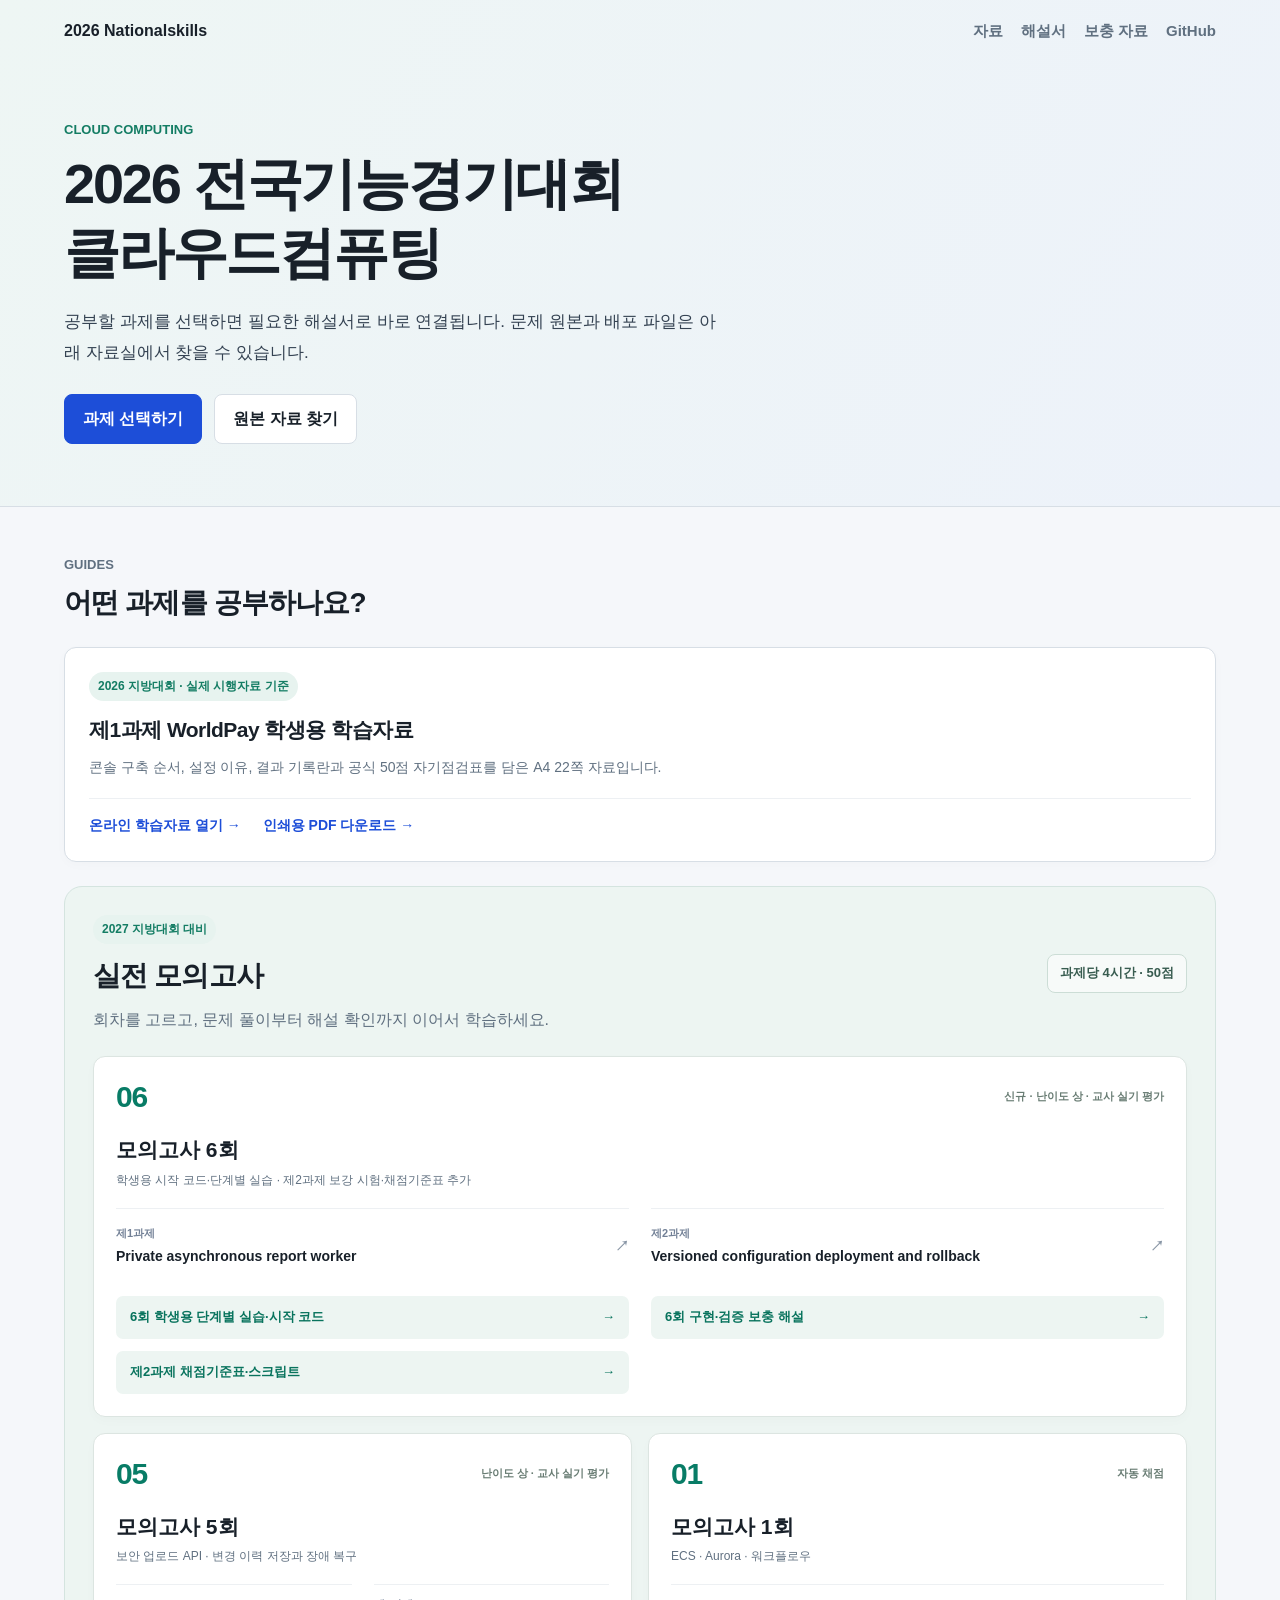
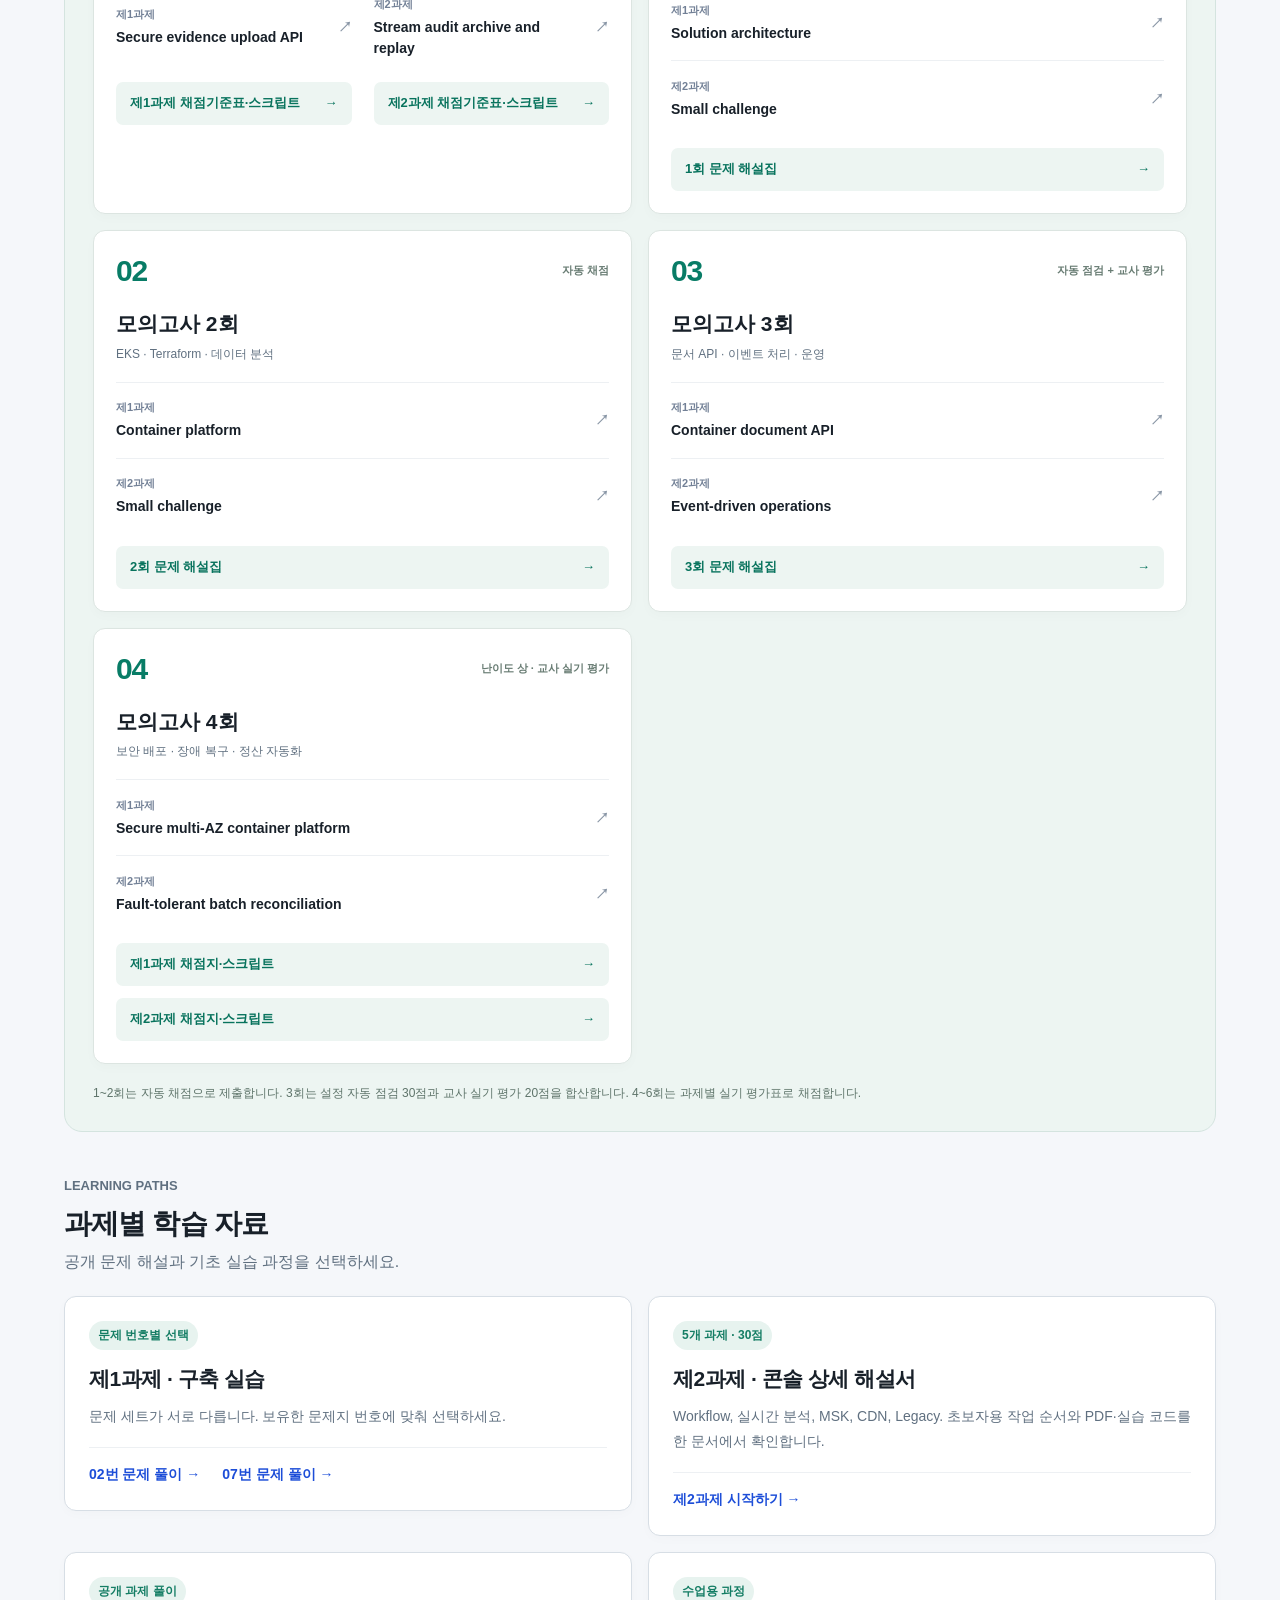
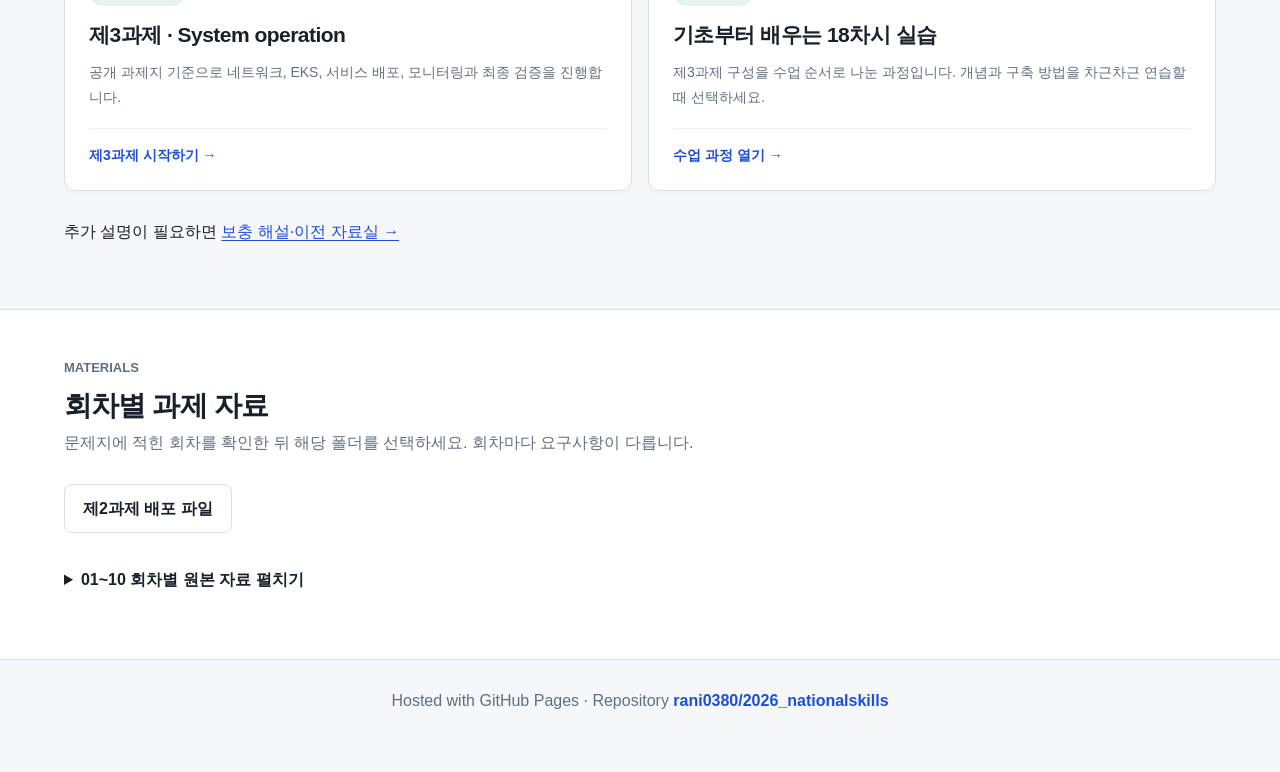
==== commit d910c6c4: "Expand student workbook to 22 printable pages with detailed worked examples" ====
--- a/index.html
+++ b/index.html
@@ -110,7 +110,7 @@
         </div>
 
         <div class="guide-grid">
-<article class="guide-card" style="margin-bottom:24px"><div><span class="badge">2026 지방대회 · 실제 시행자료 기준</span><h3>제1과제 WorldPay 학생용 학습자료</h3><p>콘솔 구축 순서, 설정 이유, 결과 기록란과 공식 50점 자기점검표를 담은 A4 14쪽 자료입니다.</p></div><div class="guide-actions"><a href="guide.html?doc=local2026t1worksheet">온라인 학습자료 열기 →</a><a href="downloads/worksheets/2026-local-task1-student.pdf" download>인쇄용 PDF 다운로드 →</a></div></article>
+<article class="guide-card" style="margin-bottom:24px"><div><span class="badge">2026 지방대회 · 실제 시행자료 기준</span><h3>제1과제 WorldPay 학생용 학습자료</h3><p>콘솔 구축 순서, 설정 이유, 결과 기록란과 공식 50점 자기점검표를 담은 A4 22쪽 자료입니다.</p></div><div class="guide-actions"><a href="guide.html?doc=local2026t1worksheet">온라인 학습자료 열기 →</a><a href="downloads/worksheets/2026-local-task1-student.pdf" download>인쇄용 PDF 다운로드 →</a></div></article>
 <section class="mock-section" aria-labelledby="mock-title">
   <div class="mock-heading"><div><span class="badge">2027 지방대회 대비</span><h3 id="mock-title">실전 모의고사</h3><p>회차를 고르고, 문제 풀이부터 해설 확인까지 이어서 학습하세요.</p></div><span class="exam-meta">과제당 4시간 · 50점</span></div>
   <div class="round-grid">
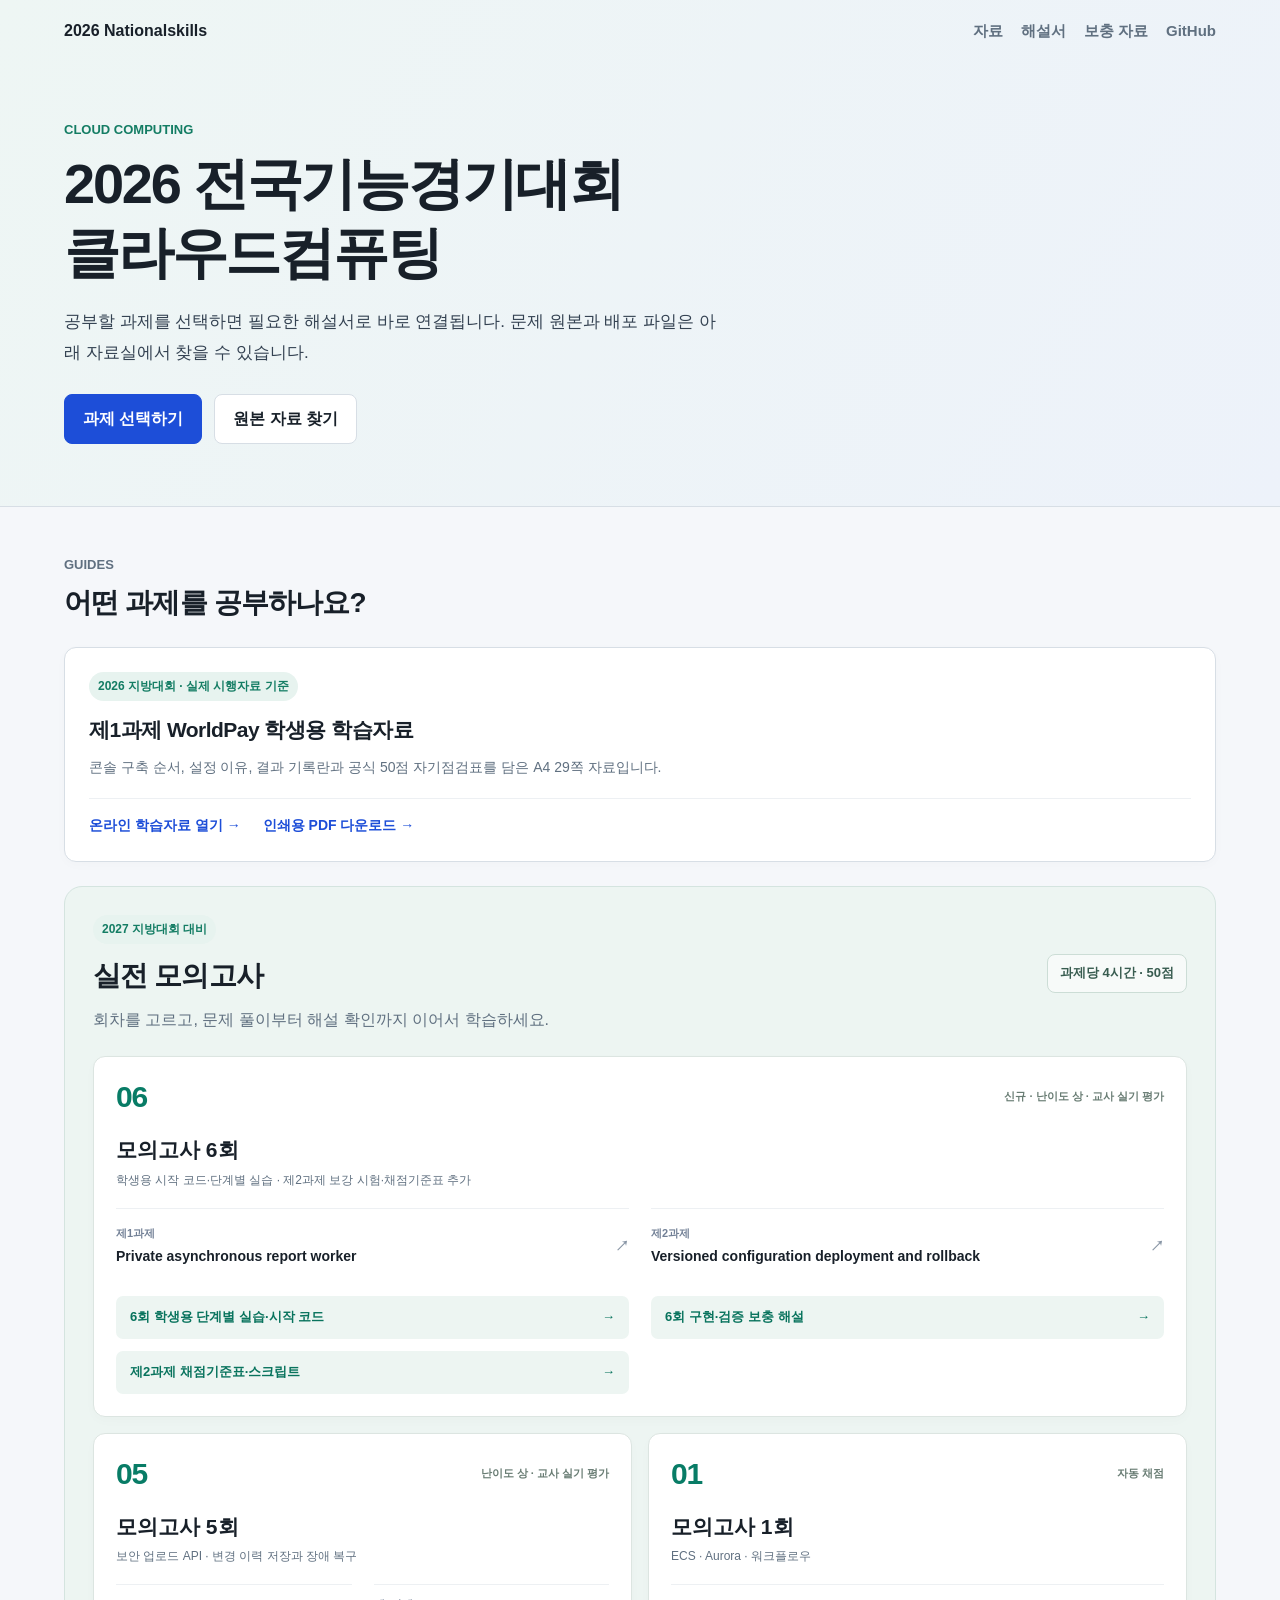
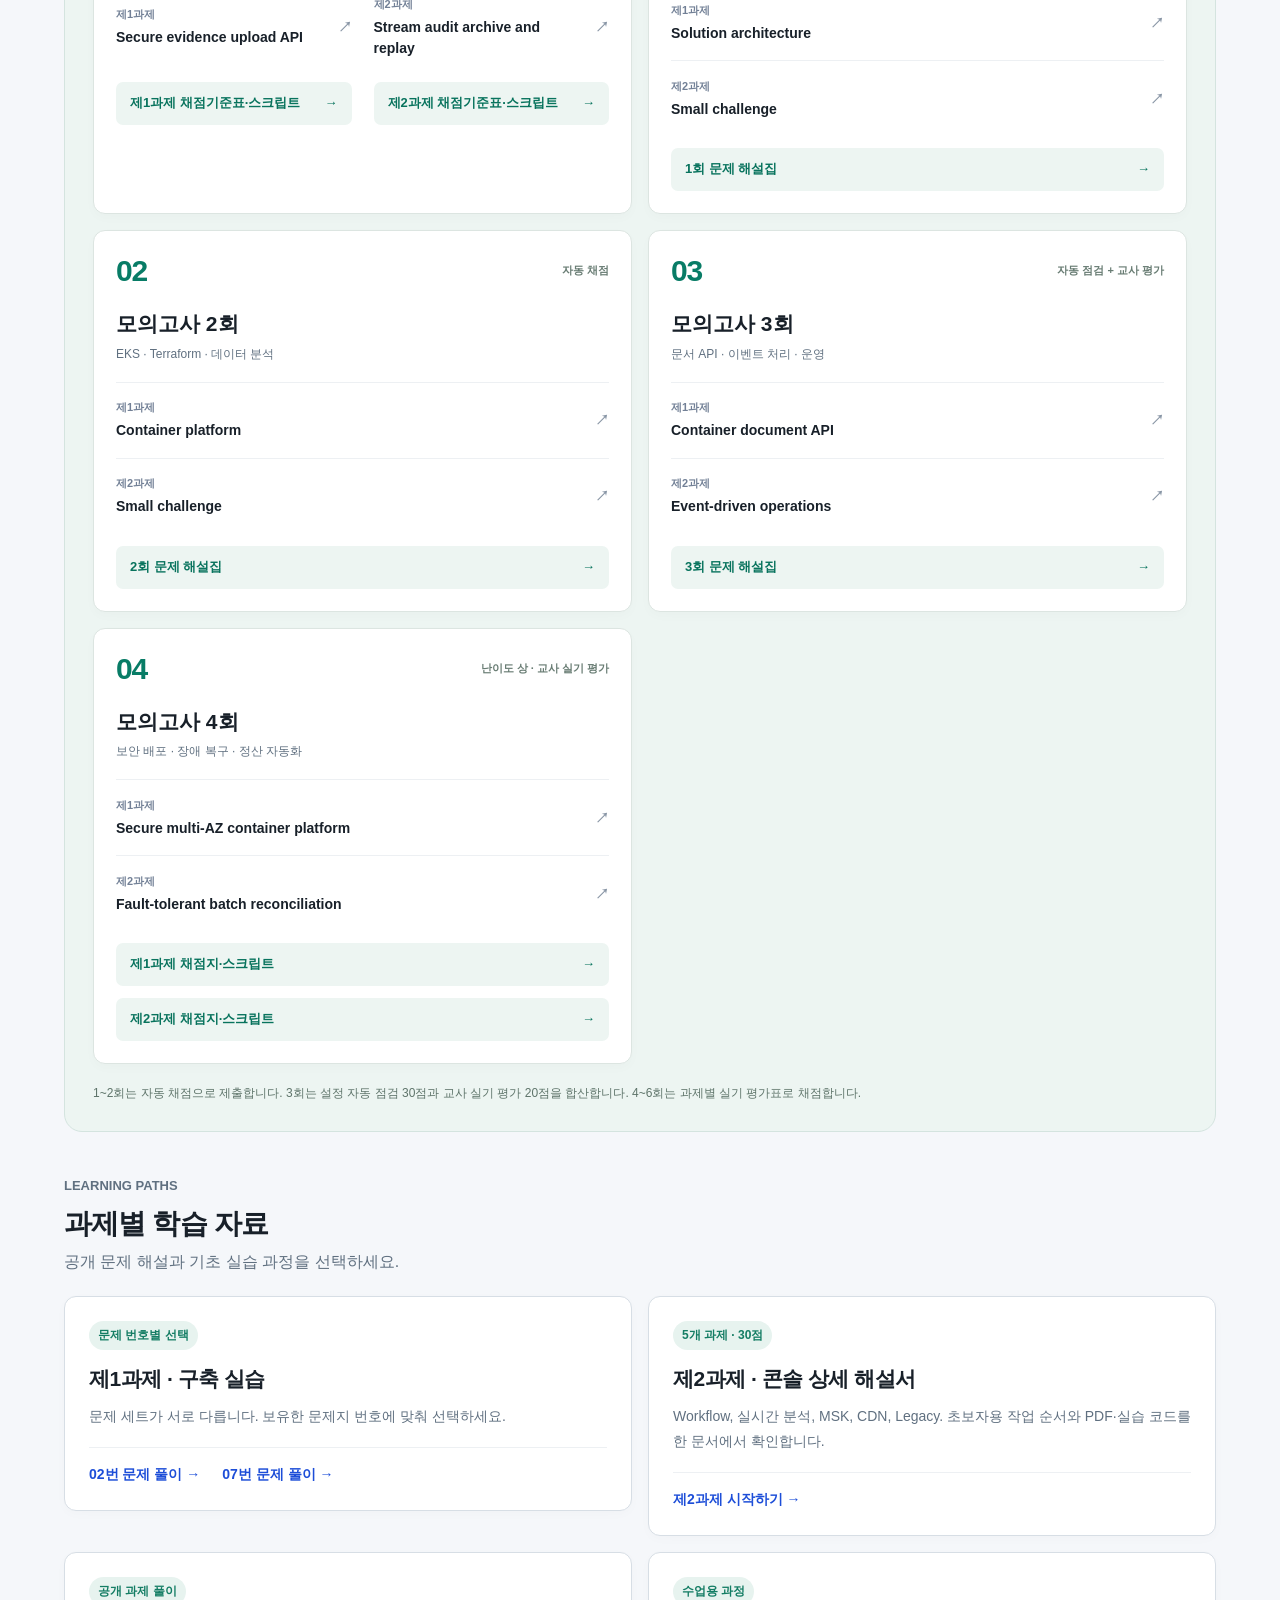
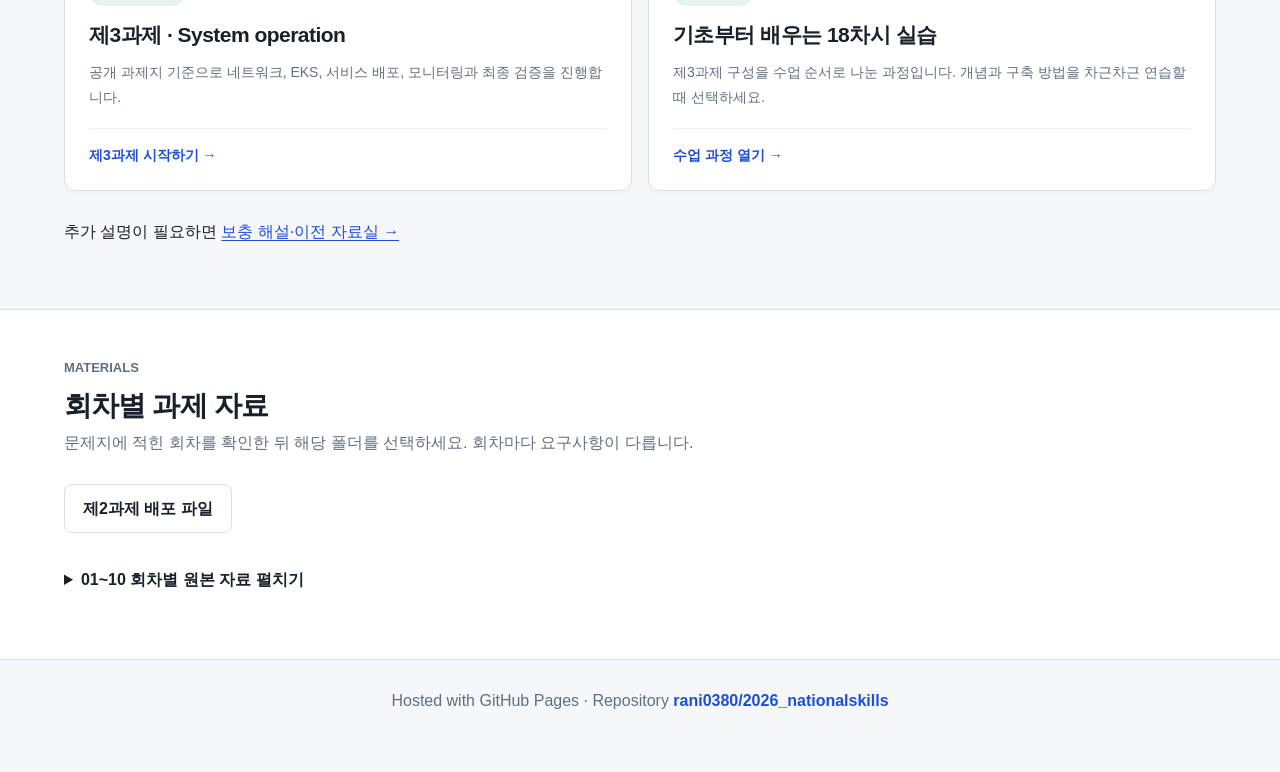
==== commit 72a148ad: "Add console walkthroughs and four classroom diagrams to printable workbook" ====
--- a/index.html
+++ b/index.html
@@ -110,7 +110,7 @@
         </div>
 
         <div class="guide-grid">
-<article class="guide-card" style="margin-bottom:24px"><div><span class="badge">2026 지방대회 · 실제 시행자료 기준</span><h3>제1과제 WorldPay 학생용 학습자료</h3><p>콘솔 구축 순서, 설정 이유, 결과 기록란과 공식 50점 자기점검표를 담은 A4 22쪽 자료입니다.</p></div><div class="guide-actions"><a href="guide.html?doc=local2026t1worksheet">온라인 학습자료 열기 →</a><a href="downloads/worksheets/2026-local-task1-student.pdf" download>인쇄용 PDF 다운로드 →</a></div></article>
+<article class="guide-card" style="margin-bottom:24px"><div><span class="badge">2026 지방대회 · 실제 시행자료 기준</span><h3>제1과제 WorldPay 학생용 학습자료</h3><p>콘솔 구축 순서, 설정 이유, 결과 기록란과 공식 50점 자기점검표를 담은 A4 29쪽 자료입니다.</p></div><div class="guide-actions"><a href="guide.html?doc=local2026t1worksheet">온라인 학습자료 열기 →</a><a href="downloads/worksheets/2026-local-task1-student.pdf" download>인쇄용 PDF 다운로드 →</a></div></article>
 <section class="mock-section" aria-labelledby="mock-title">
   <div class="mock-heading"><div><span class="badge">2027 지방대회 대비</span><h3 id="mock-title">실전 모의고사</h3><p>회차를 고르고, 문제 풀이부터 해설 확인까지 이어서 학습하세요.</p></div><span class="exam-meta">과제당 4시간 · 50점</span></div>
   <div class="round-grid">
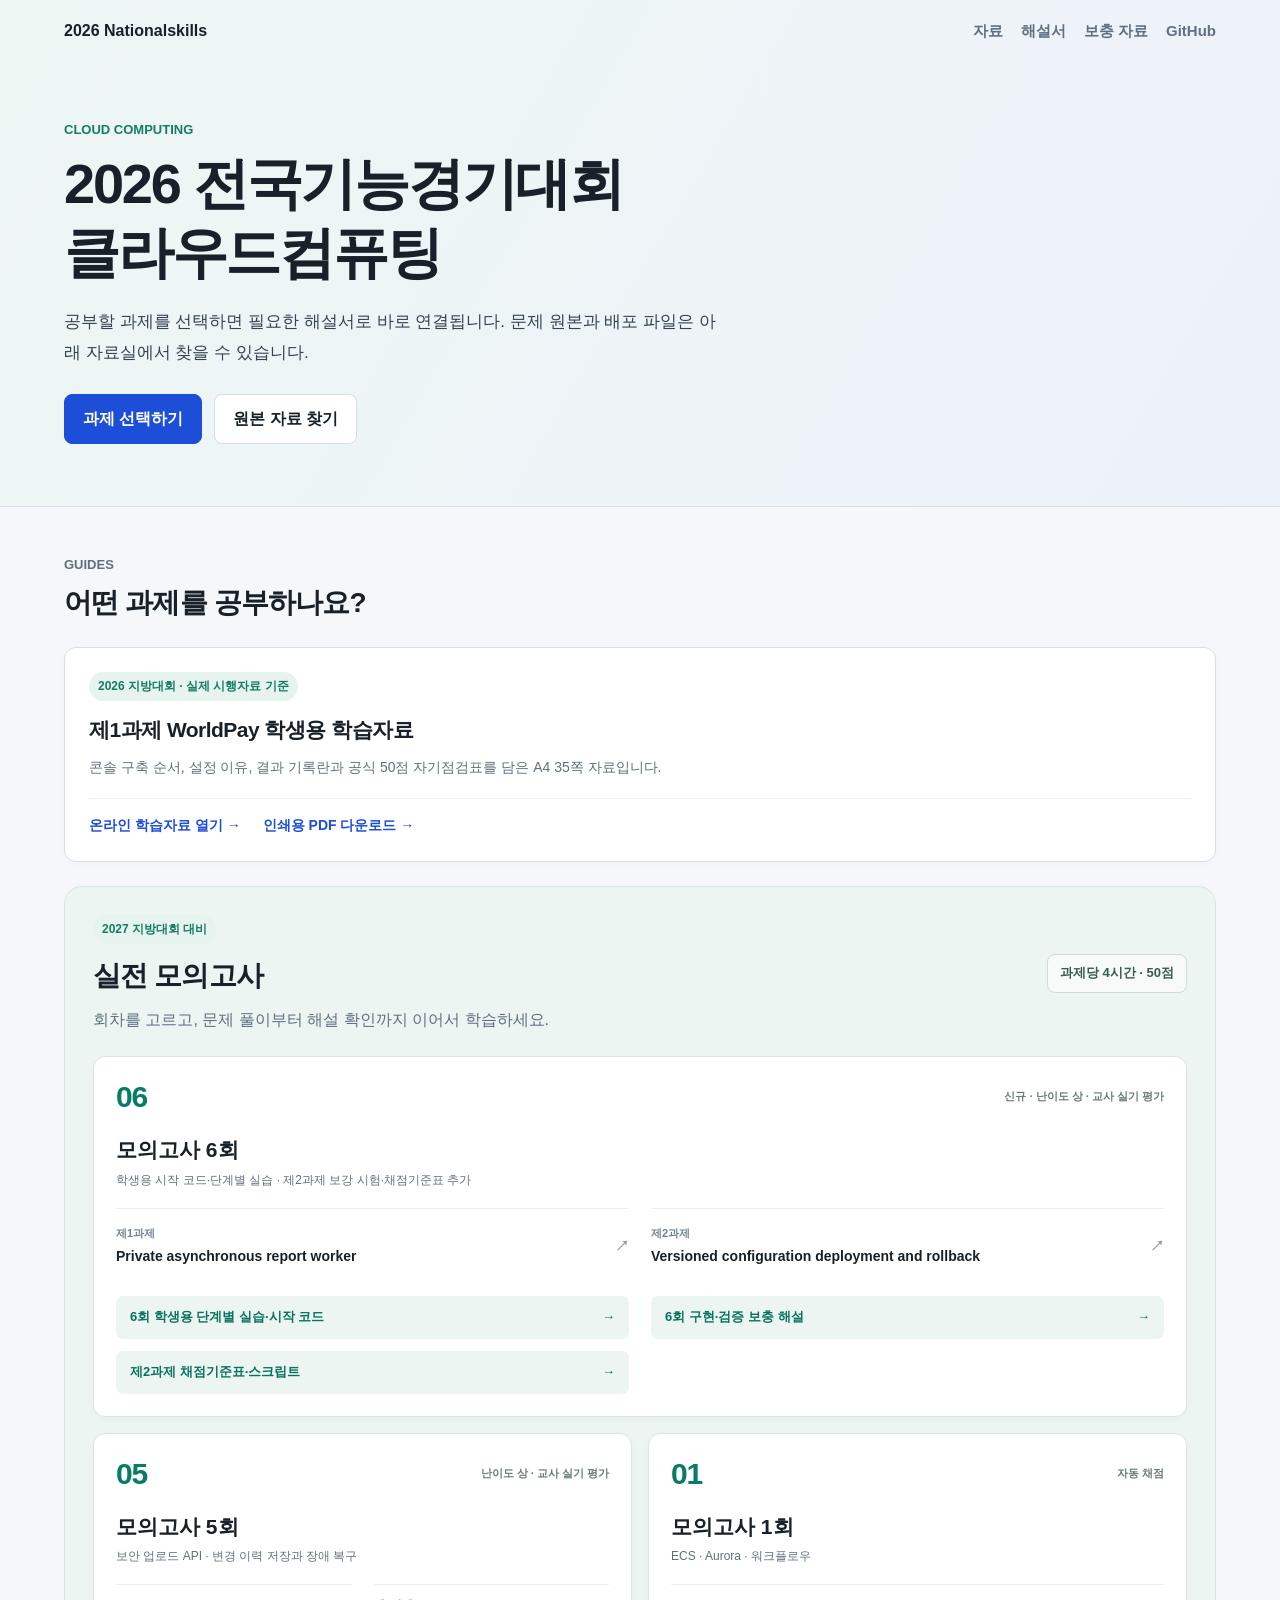
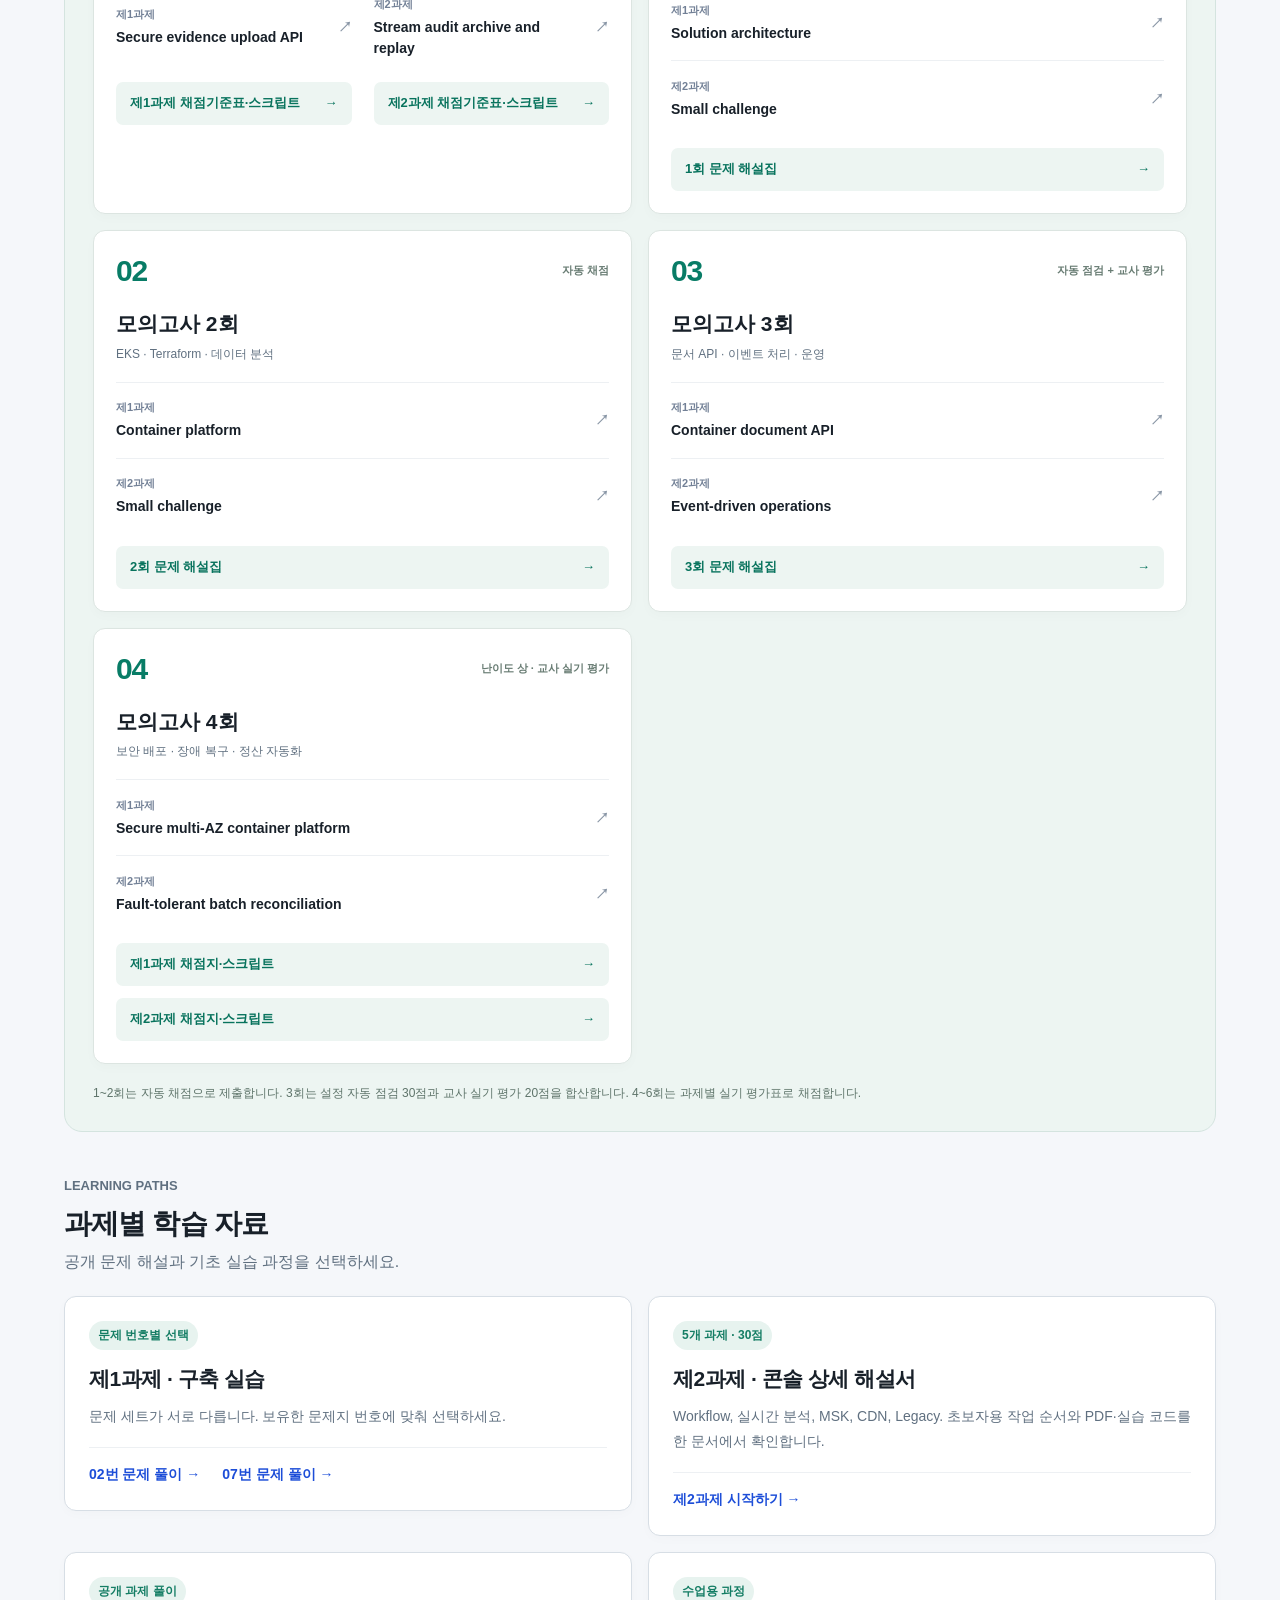
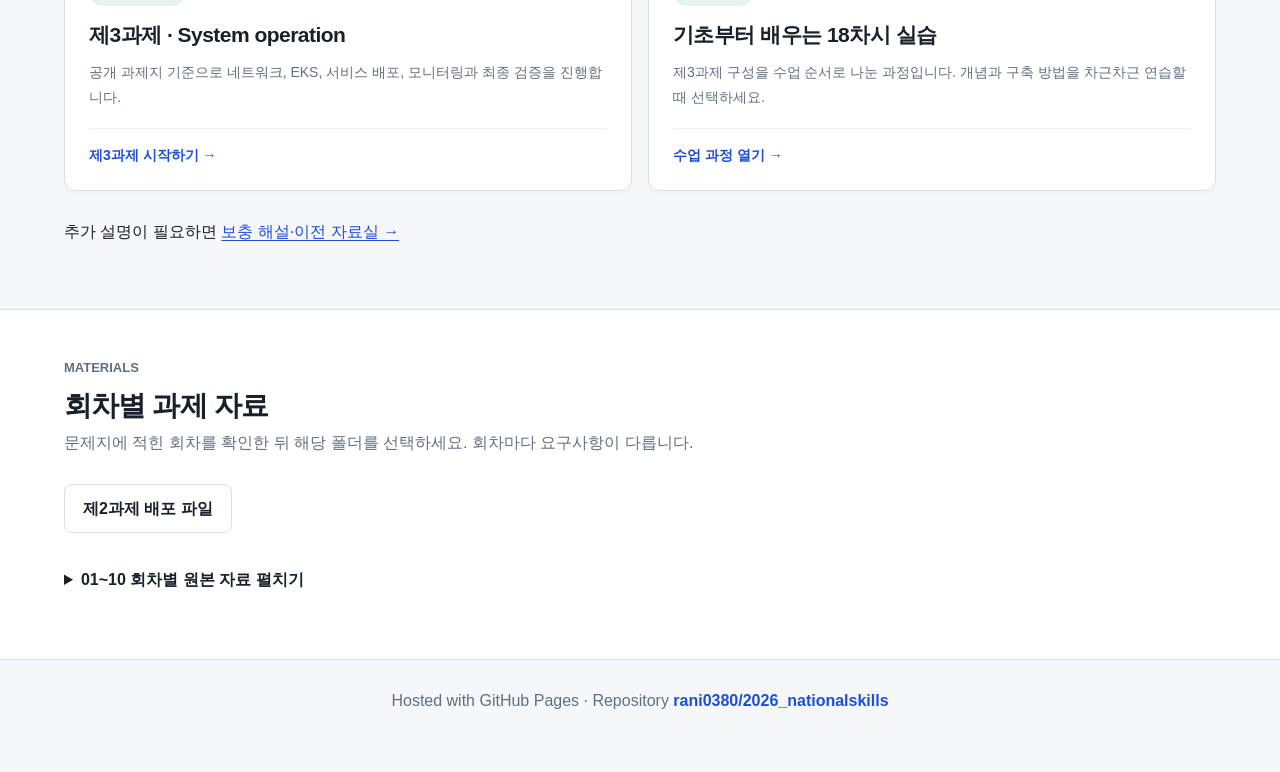
==== commit f0af3a39: "Explain inbound and outbound security group rules with console tables and student checks" ====
--- a/index.html
+++ b/index.html
@@ -110,7 +110,7 @@
         </div>
 
         <div class="guide-grid">
-<article class="guide-card" style="margin-bottom:24px"><div><span class="badge">2026 지방대회 · 실제 시행자료 기준</span><h3>제1과제 WorldPay 학생용 학습자료</h3><p>콘솔 구축 순서, 설정 이유, 결과 기록란과 공식 50점 자기점검표를 담은 A4 29쪽 자료입니다.</p></div><div class="guide-actions"><a href="guide.html?doc=local2026t1worksheet">온라인 학습자료 열기 →</a><a href="downloads/worksheets/2026-local-task1-student.pdf" download>인쇄용 PDF 다운로드 →</a></div></article>
+<article class="guide-card" style="margin-bottom:24px"><div><span class="badge">2026 지방대회 · 실제 시행자료 기준</span><h3>제1과제 WorldPay 학생용 학습자료</h3><p>콘솔 구축 순서, 설정 이유, 결과 기록란과 공식 50점 자기점검표를 담은 A4 35쪽 자료입니다.</p></div><div class="guide-actions"><a href="guide.html?doc=local2026t1worksheet">온라인 학습자료 열기 →</a><a href="downloads/worksheets/2026-local-task1-student.pdf" download>인쇄용 PDF 다운로드 →</a></div></article>
 <section class="mock-section" aria-labelledby="mock-title">
   <div class="mock-heading"><div><span class="badge">2027 지방대회 대비</span><h3 id="mock-title">실전 모의고사</h3><p>회차를 고르고, 문제 풀이부터 해설 확인까지 이어서 학습하세요.</p></div><span class="exam-meta">과제당 4시간 · 50점</span></div>
   <div class="round-grid">
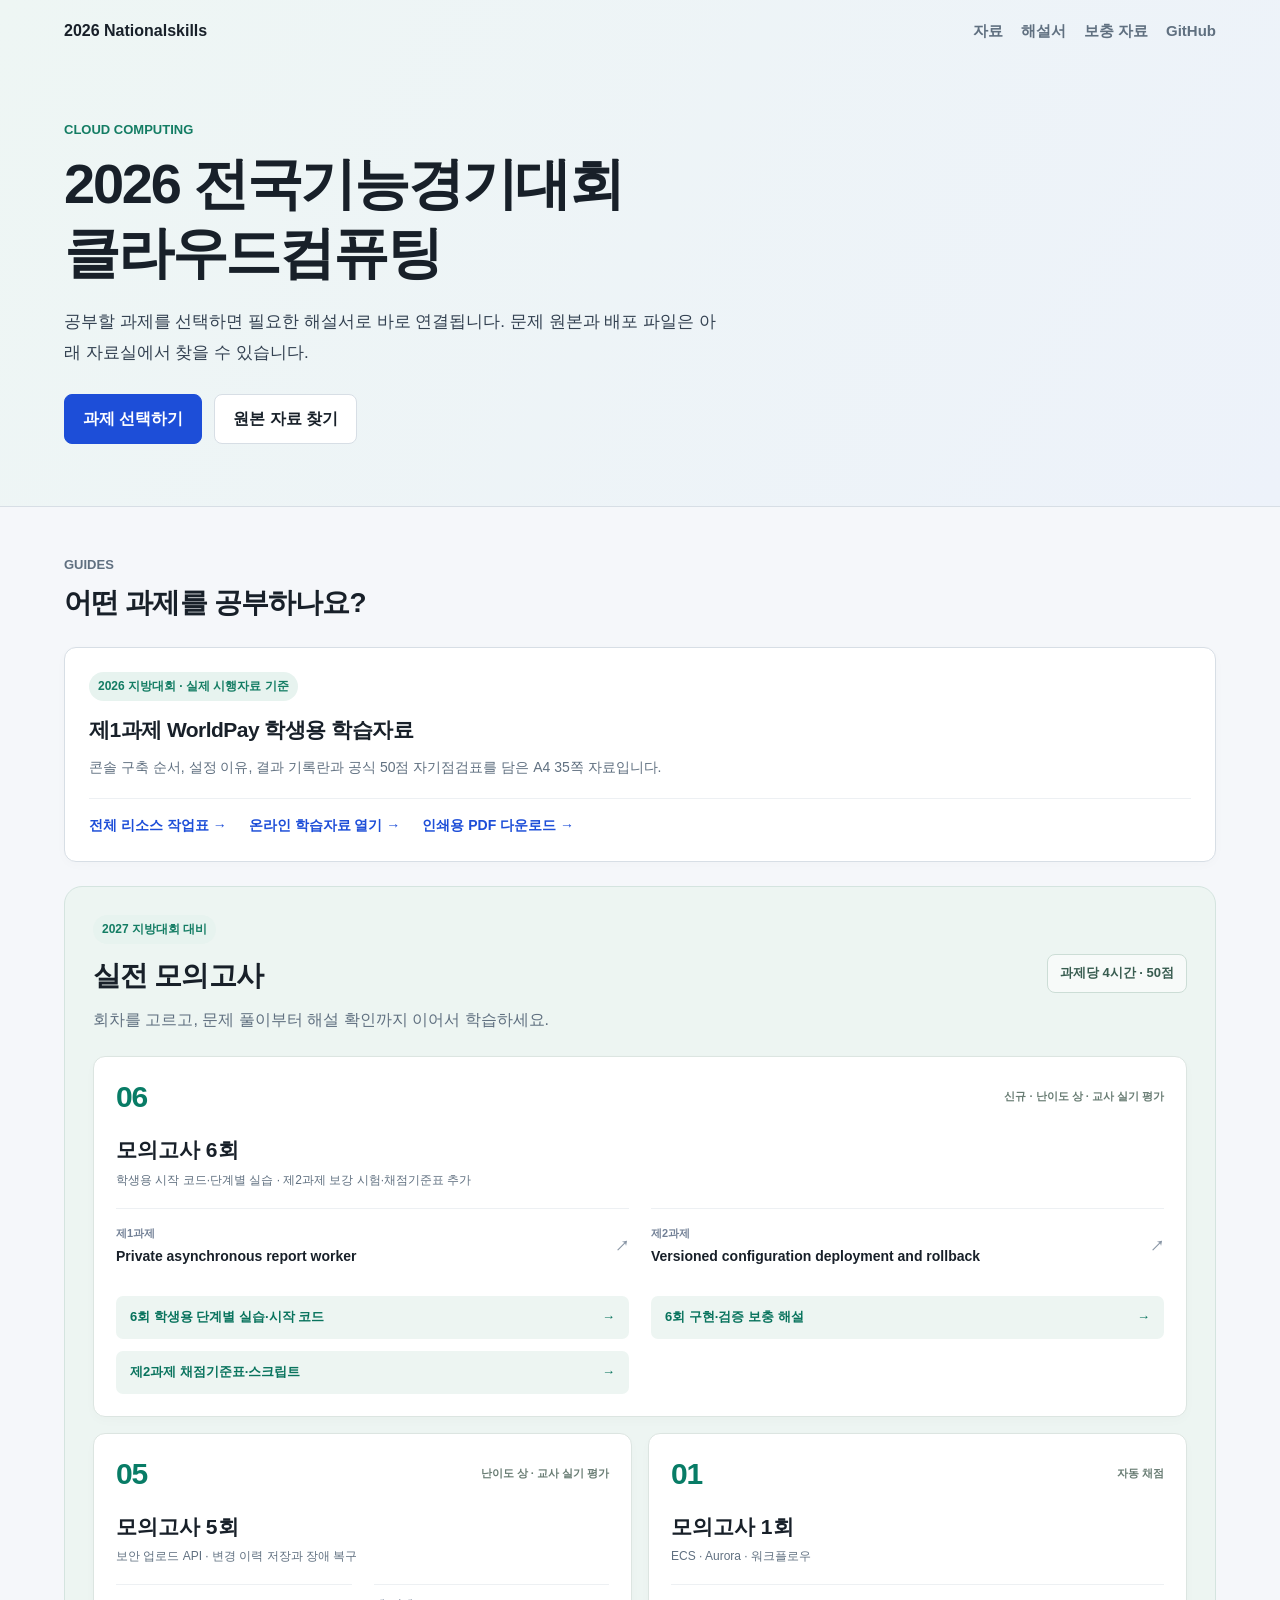
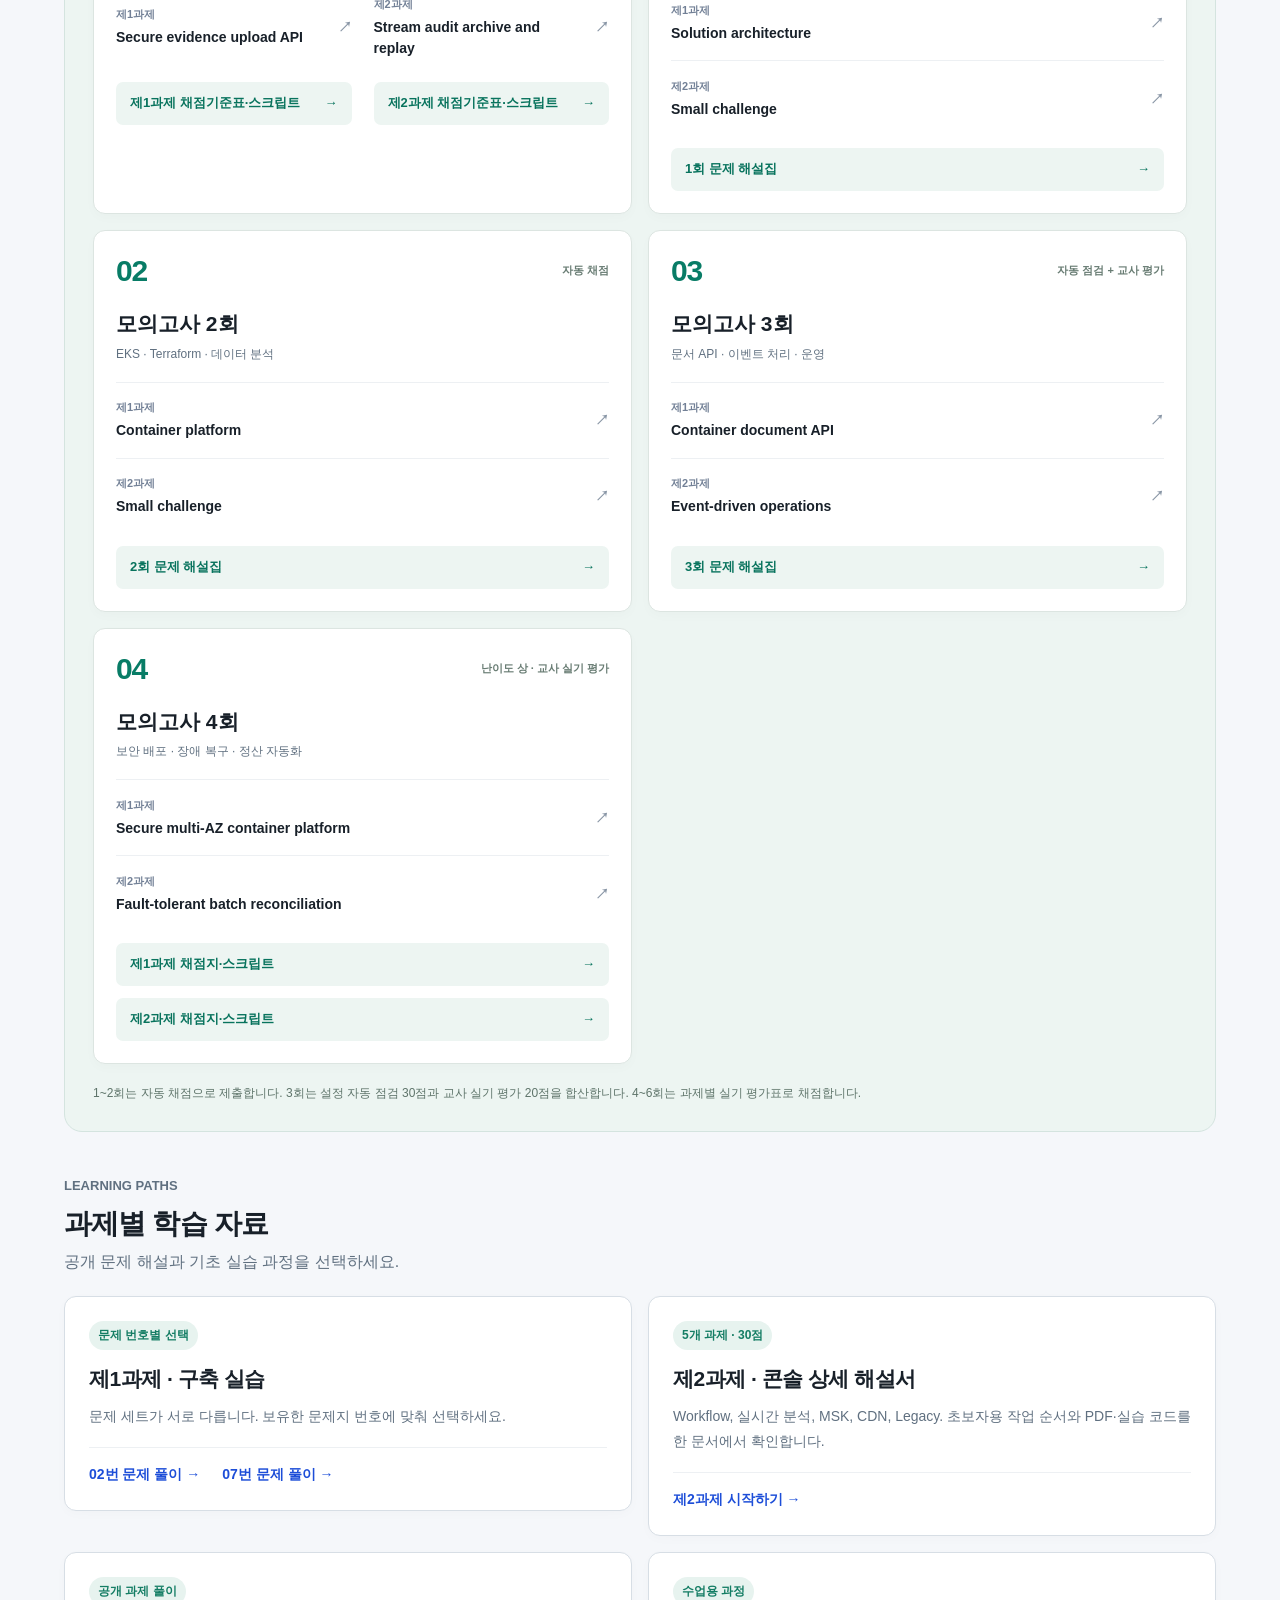
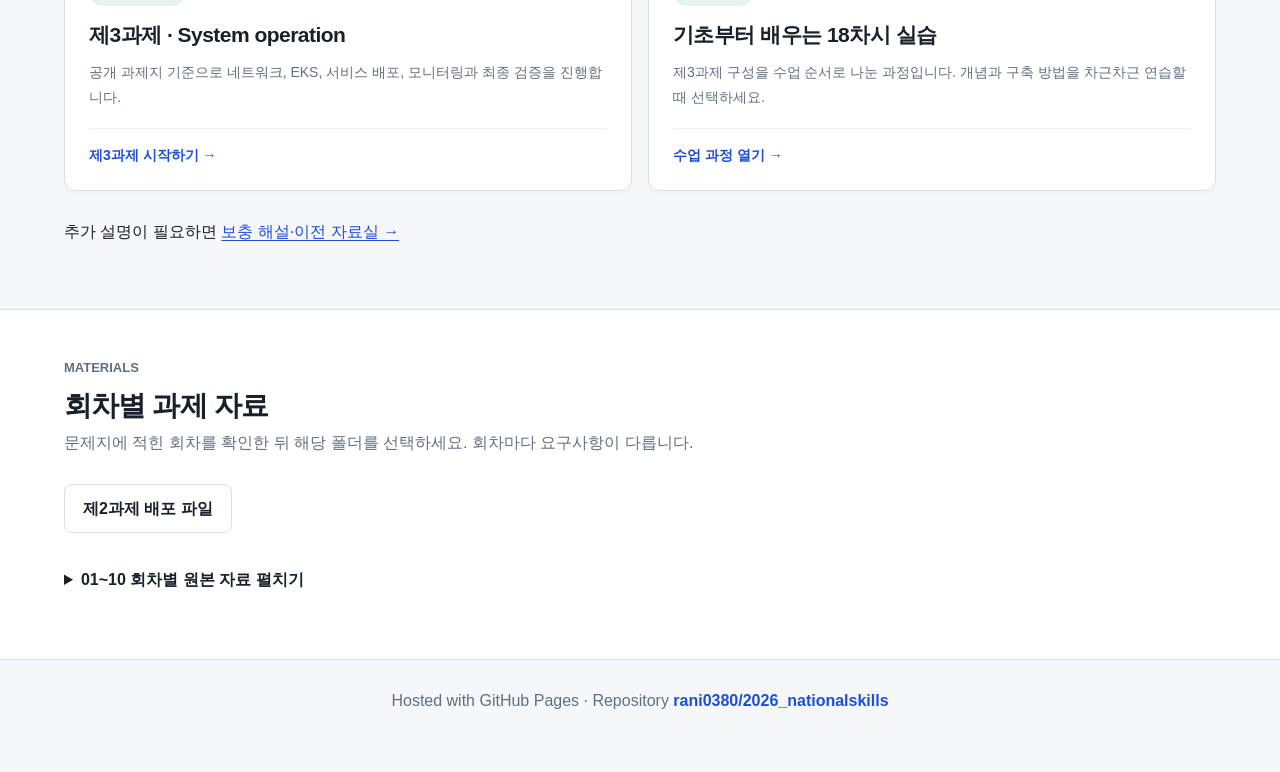
==== commit a42d213d: "Publish complete WorldPay console resource tables and 10-page printable checklist" ====
--- a/index.html
+++ b/index.html
@@ -110,7 +110,7 @@
         </div>
 
         <div class="guide-grid">
-<article class="guide-card" style="margin-bottom:24px"><div><span class="badge">2026 지방대회 · 실제 시행자료 기준</span><h3>제1과제 WorldPay 학생용 학습자료</h3><p>콘솔 구축 순서, 설정 이유, 결과 기록란과 공식 50점 자기점검표를 담은 A4 35쪽 자료입니다.</p></div><div class="guide-actions"><a href="guide.html?doc=local2026t1worksheet">온라인 학습자료 열기 →</a><a href="downloads/worksheets/2026-local-task1-student.pdf" download>인쇄용 PDF 다운로드 →</a></div></article>
+<article class="guide-card" style="margin-bottom:24px"><div><span class="badge">2026 지방대회 · 실제 시행자료 기준</span><h3>제1과제 WorldPay 학생용 학습자료</h3><p>콘솔 구축 순서, 설정 이유, 결과 기록란과 공식 50점 자기점검표를 담은 A4 35쪽 자료입니다.</p></div><div class="guide-actions"><a href="guide.html?doc=local2026resources">전체 리소스 작업표 →</a><a href="guide.html?doc=local2026t1worksheet">온라인 학습자료 열기 →</a><a href="downloads/worksheets/2026-local-task1-student.pdf" download>인쇄용 PDF 다운로드 →</a></div></article>
 <section class="mock-section" aria-labelledby="mock-title">
   <div class="mock-heading"><div><span class="badge">2027 지방대회 대비</span><h3 id="mock-title">실전 모의고사</h3><p>회차를 고르고, 문제 풀이부터 해설 확인까지 이어서 학습하세요.</p></div><span class="exam-meta">과제당 4시간 · 50점</span></div>
   <div class="round-grid">
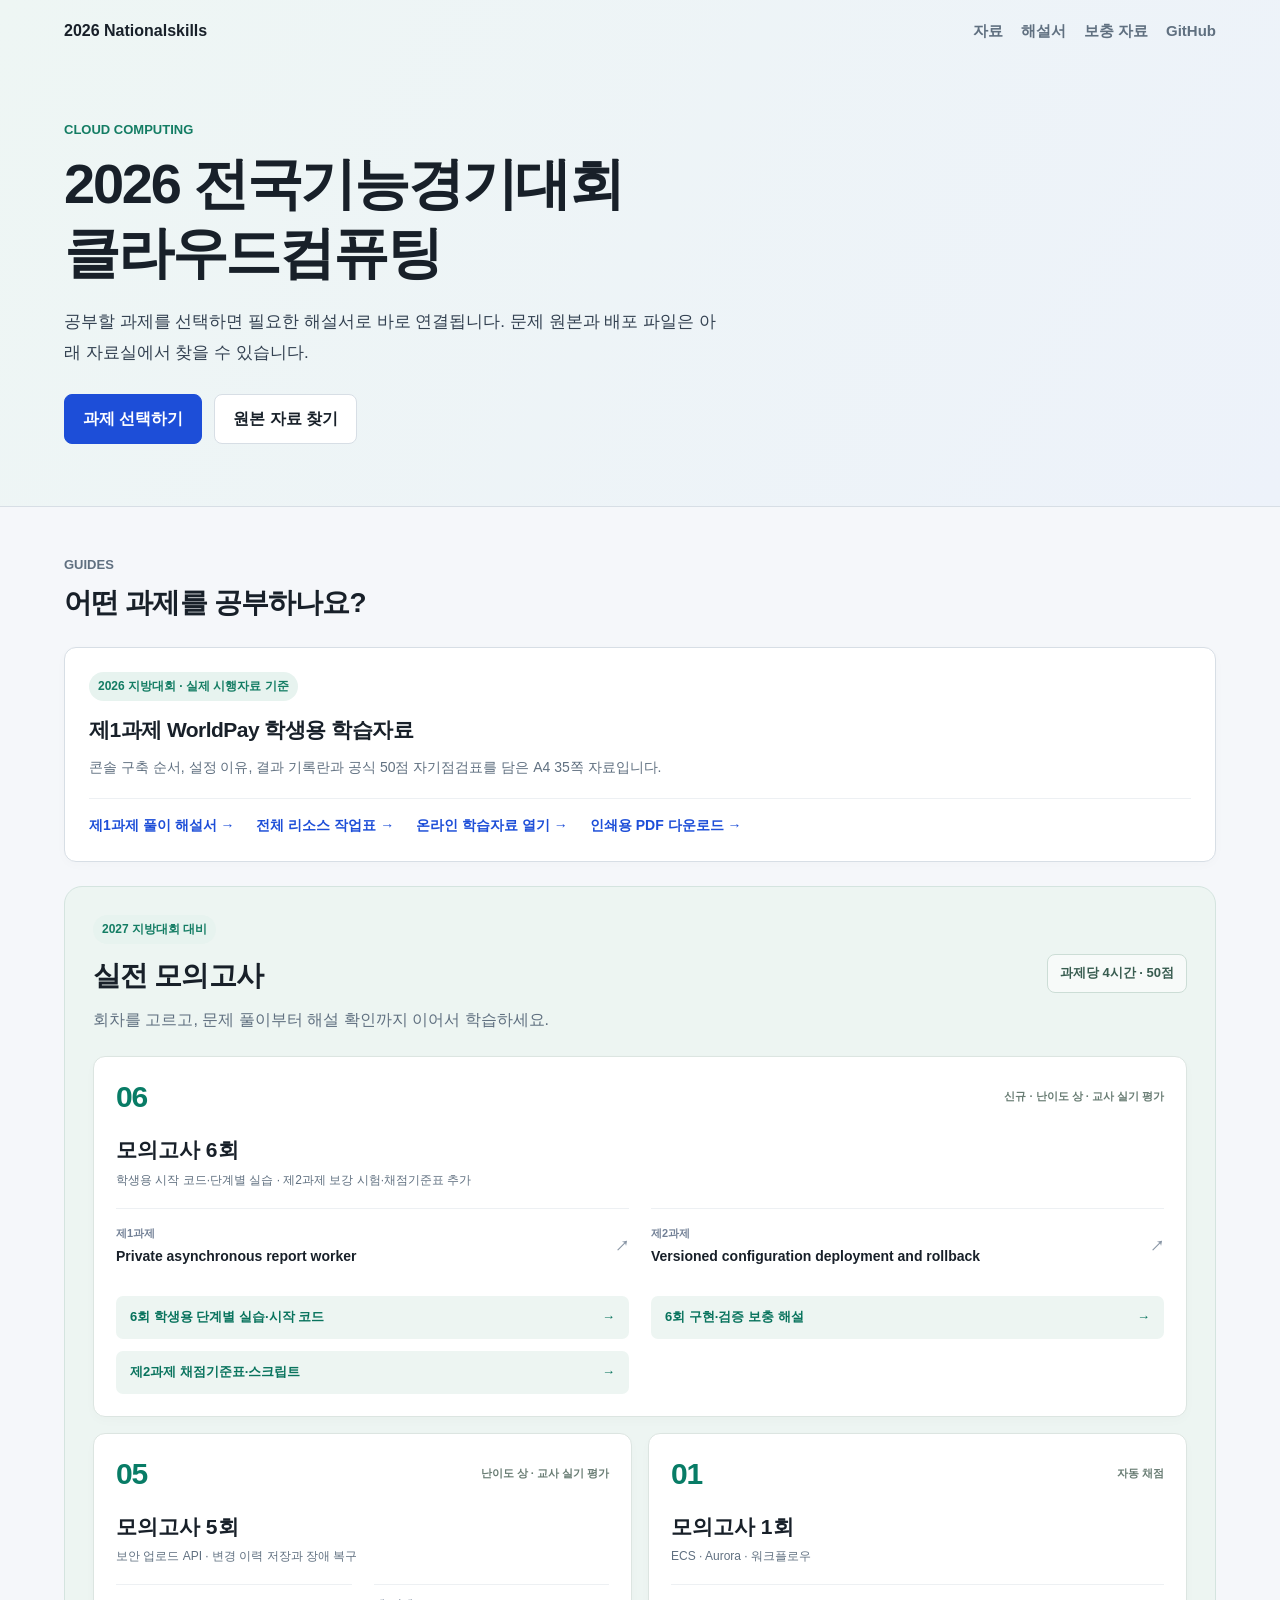
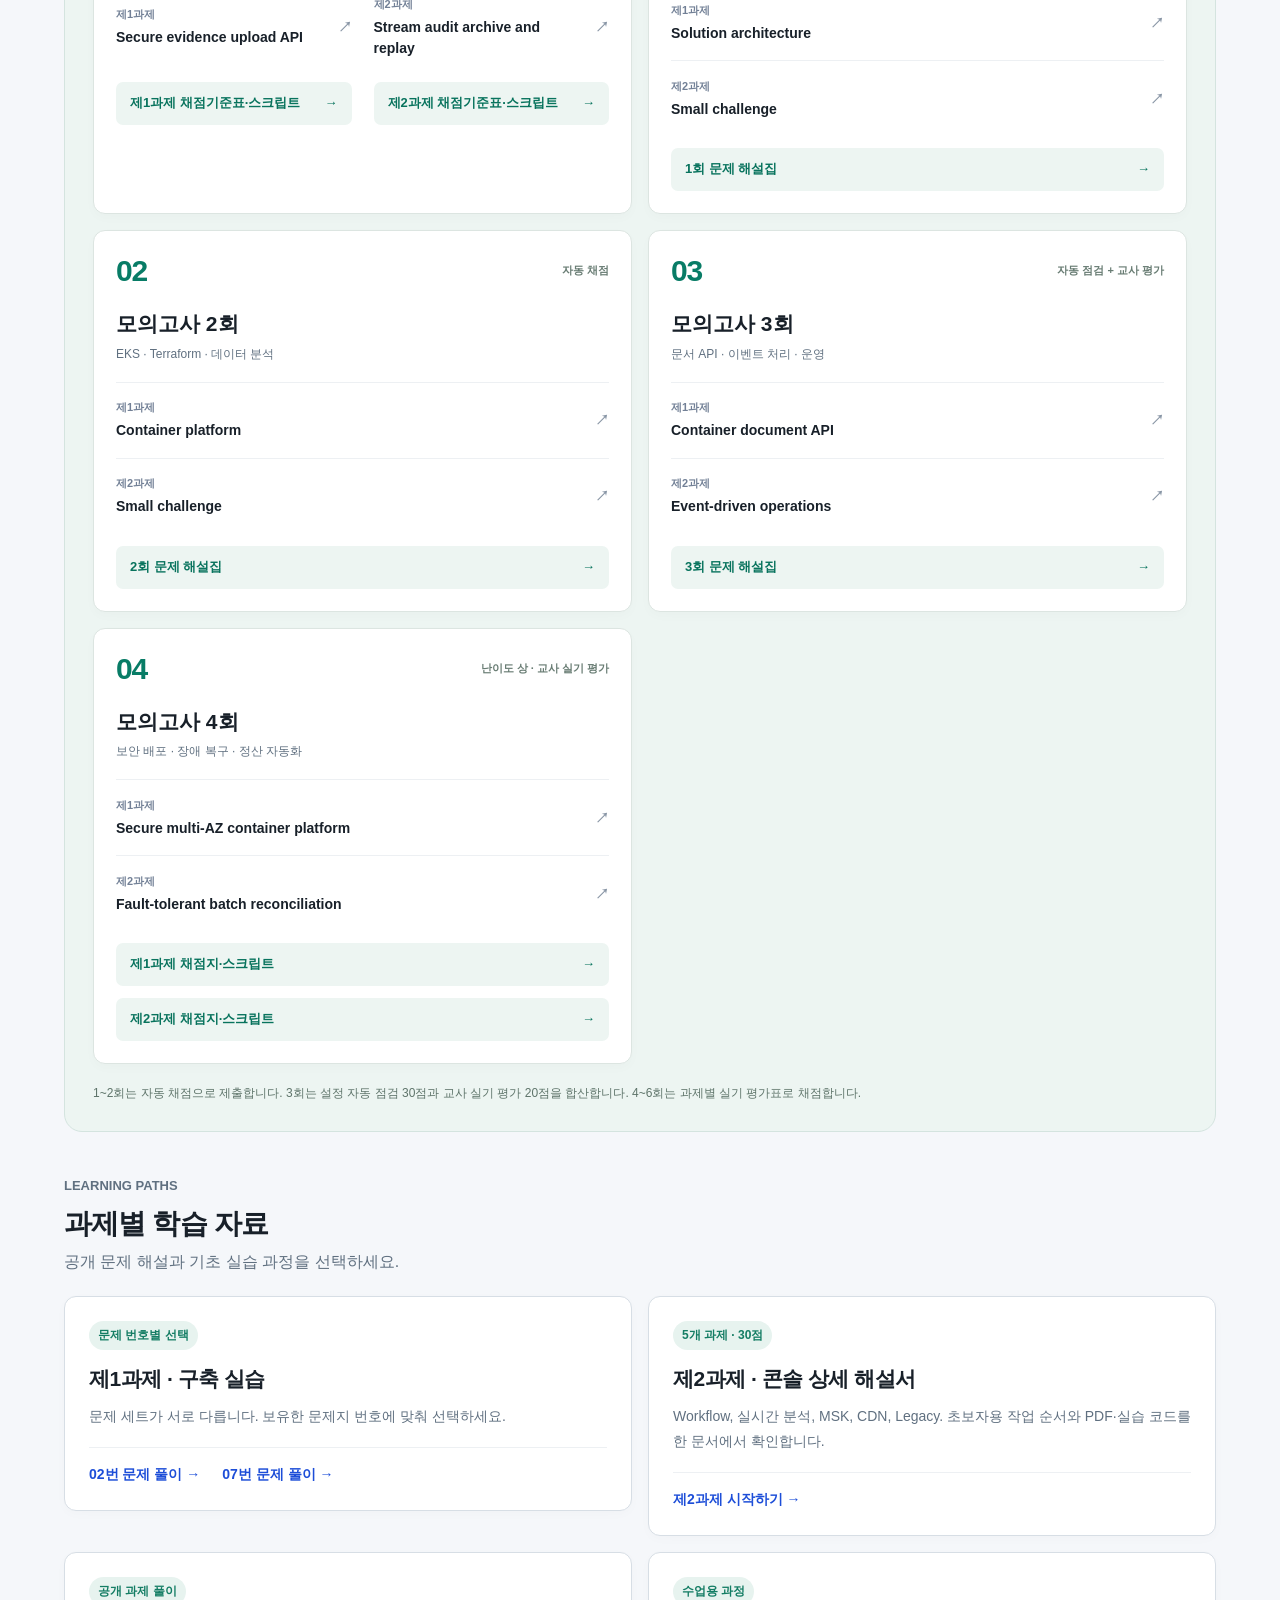
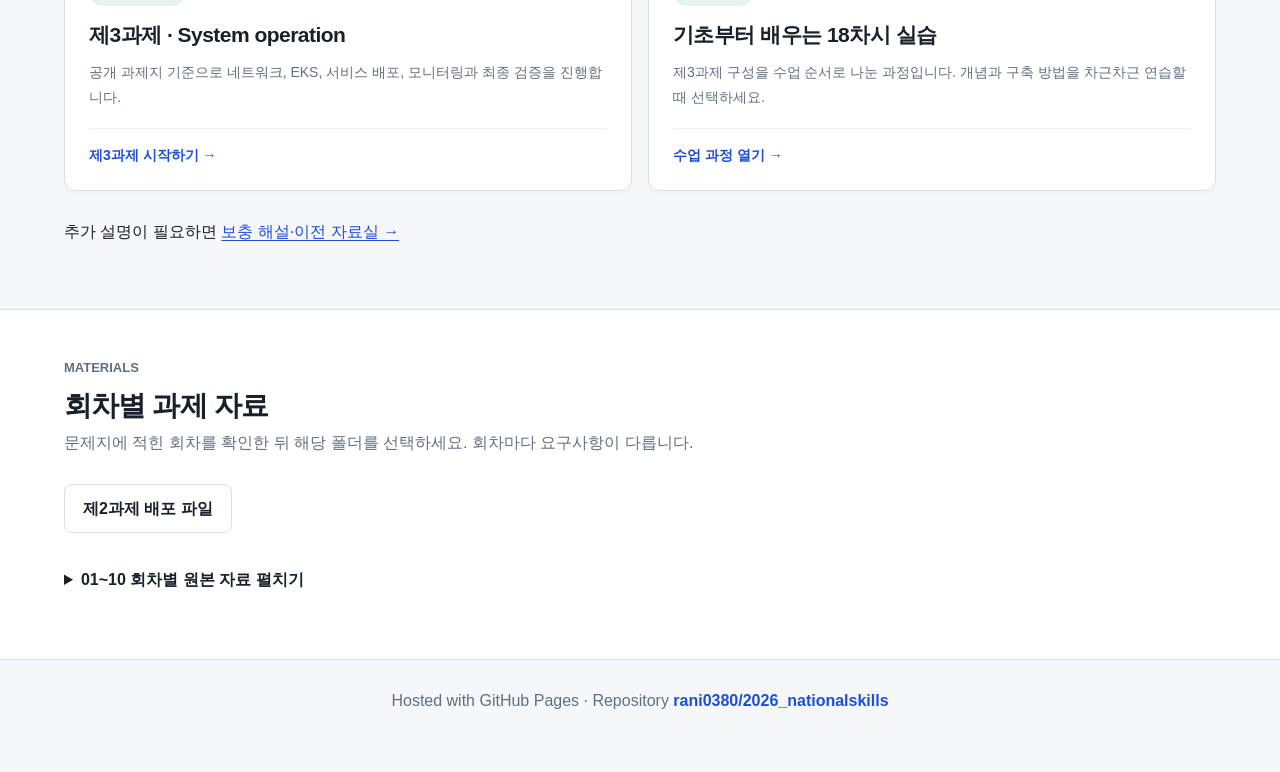
==== commit acd31325: "Publish 20-page WorldPay task 1 solution guide with verification and troubleshooting" ====
--- a/index.html
+++ b/index.html
@@ -110,7 +110,7 @@
         </div>
 
         <div class="guide-grid">
-<article class="guide-card" style="margin-bottom:24px"><div><span class="badge">2026 지방대회 · 실제 시행자료 기준</span><h3>제1과제 WorldPay 학생용 학습자료</h3><p>콘솔 구축 순서, 설정 이유, 결과 기록란과 공식 50점 자기점검표를 담은 A4 35쪽 자료입니다.</p></div><div class="guide-actions"><a href="guide.html?doc=local2026resources">전체 리소스 작업표 →</a><a href="guide.html?doc=local2026t1worksheet">온라인 학습자료 열기 →</a><a href="downloads/worksheets/2026-local-task1-student.pdf" download>인쇄용 PDF 다운로드 →</a></div></article>
+<article class="guide-card" style="margin-bottom:24px"><div><span class="badge">2026 지방대회 · 실제 시행자료 기준</span><h3>제1과제 WorldPay 학생용 학습자료</h3><p>콘솔 구축 순서, 설정 이유, 결과 기록란과 공식 50점 자기점검표를 담은 A4 35쪽 자료입니다.</p></div><div class="guide-actions"><a href="guide.html?doc=local2026t1solutions">제1과제 풀이 해설서 →</a><a href="guide.html?doc=local2026resources">전체 리소스 작업표 →</a><a href="guide.html?doc=local2026t1worksheet">온라인 학습자료 열기 →</a><a href="downloads/worksheets/2026-local-task1-student.pdf" download>인쇄용 PDF 다운로드 →</a></div></article>
 <section class="mock-section" aria-labelledby="mock-title">
   <div class="mock-heading"><div><span class="badge">2027 지방대회 대비</span><h3 id="mock-title">실전 모의고사</h3><p>회차를 고르고, 문제 풀이부터 해설 확인까지 이어서 학습하세요.</p></div><span class="exam-meta">과제당 4시간 · 50점</span></div>
   <div class="round-grid">
